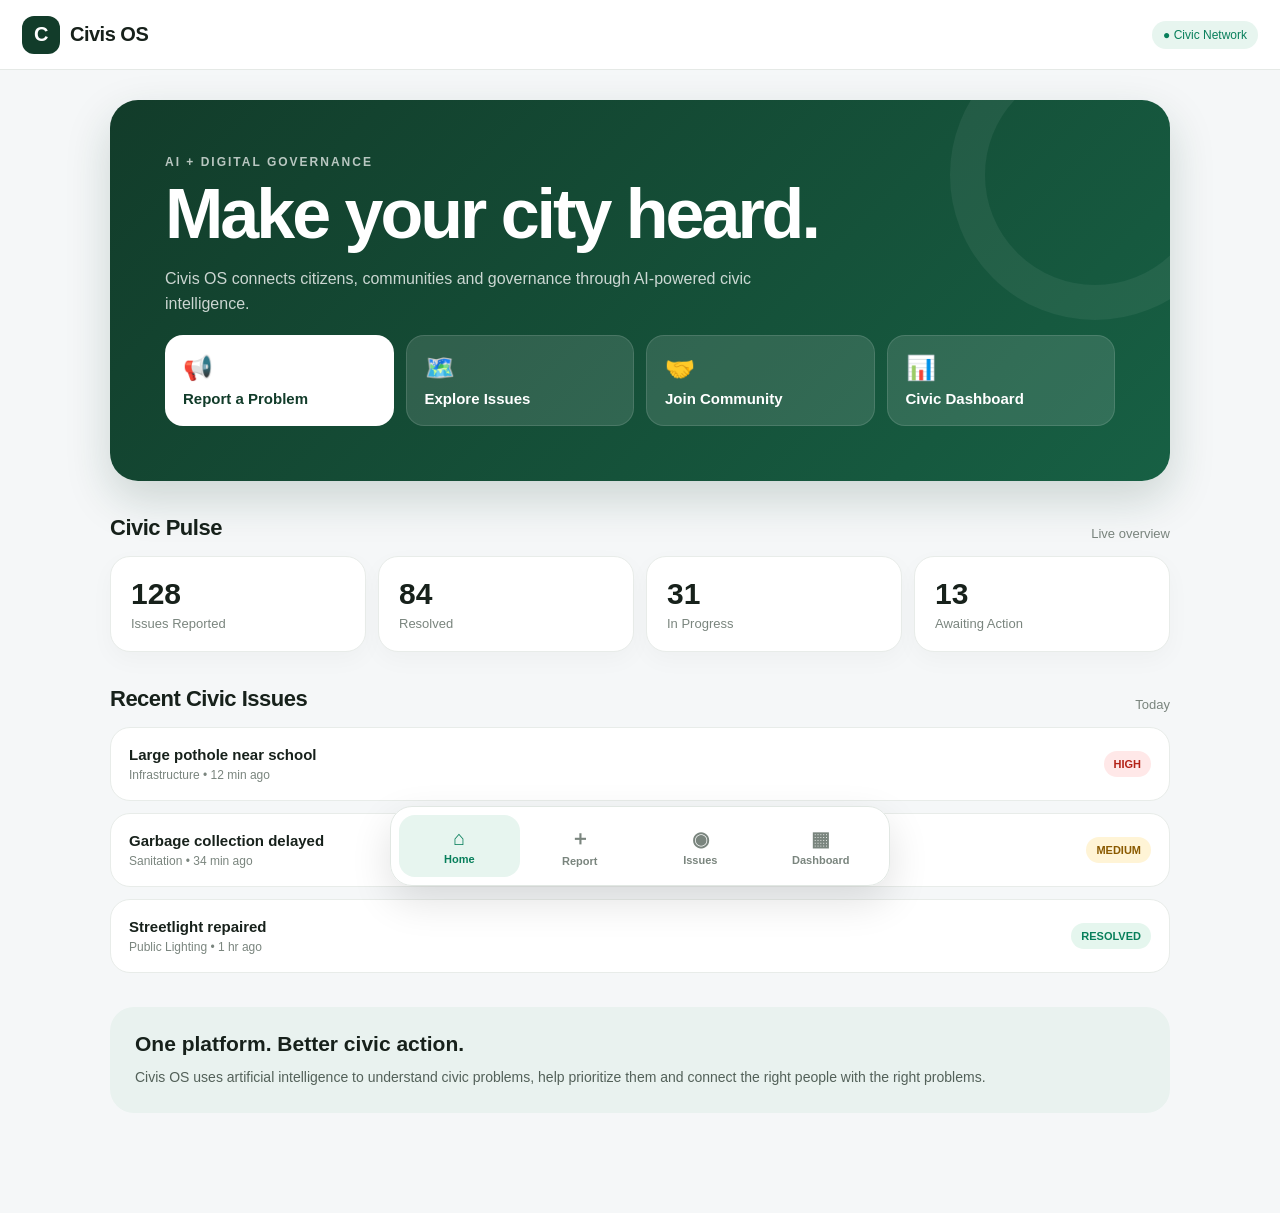
==== index.html @ 5350e6c0 "Update index.html" ====
<!DOCTYPE html>
<html lang="en">
<head>
<meta charset="UTF-8">
<meta name="viewport" content="width=device-width, initial-scale=1.0">
<title>Civis OS — Digital Civic Intelligence</title>
<style>
* {
    margin: 0;
    padding: 0;
    box-sizing: border-box;
}
body {
    font-family: -apple-system, BlinkMacSystemFont, "Segoe UI", sans-serif;
    background: #f5f7f8;
    color: #17211b;
}
/* ---------- TOP BAR ---------- */
.topbar {
    position: sticky;
    top: 0;
    z-index: 100;
    height: 70px;
    background: rgba(255,255,255,0.92);
    backdrop-filter: blur(15px);
    border-bottom: 1px solid #e5e9e6;
    display: flex;
    align-items: center;
    justify-content: space-between;
    padding: 0 22px;
}
.logo {
    display: flex;
    align-items: center;
    gap: 10px;
    font-weight: 800;
    font-size: 20px;
    letter-spacing: -0.5px;
}
.logo-mark {
    width: 38px;
    height: 38px;
    border-radius: 12px;
    background: #123c2a;
    color: white;
    display: flex;
    align-items: center;
    justify-content: center;
    font-weight: 800;
}
.status {
    font-size: 12px;
    color: #087f5b;
    background: #e7f5ef;
    padding: 7px 11px;
    border-radius: 20px;
}
/* ---------- MAIN ---------- */
main {
    max-width: 1100px;
    margin: auto;
    padding: 30px 20px 100px;
}
/* ---------- HERO ---------- */
.hero {
    background: linear-gradient(135deg, #123c2a, #176044);
    color: white;
    border-radius: 28px;
    padding: 38px 28px;
    position: relative;
    overflow: hidden;
    box-shadow: 0 18px 45px rgba(18,60,42,0.18);
}
.hero::after {
    content: "";
    position: absolute;
    width: 220px;
    height: 220px;
    border-radius: 50%;
    border: 35px solid rgba(255,255,255,0.06);
    right: -70px;
    top: -70px;
}
.eyebrow {
    font-size: 12px;
    letter-spacing: 2px;
    font-weight: 700;
    opacity: 0.7;
    margin-bottom: 12px;
}
.hero h1 {
    font-size: clamp(38px, 9vw, 70px);
    line-height: 0.95;
    letter-spacing: -3px;
    max-width: 700px;
}
.hero p {
    margin-top: 18px;
    max-width: 600px;
    line-height: 1.6;
    color: rgba(255,255,255,0.78);
}
/* ---------- ACTIONS ---------- */
.actions {
    display: grid;
    grid-template-columns: repeat(2, 1fr);
    gap: 12px;
    margin-top: 18px;
}
.action-btn {
    border: none;
    border-radius: 18px;
    padding: 18px;
    text-align: left;
    font-size: 15px;
    font-weight: 700;
    cursor: pointer;
    transition: 0.2s;
}
.action-btn:hover {
    transform: translateY(-2px);
}
.primary {
    background: white;
    color: #123c2a;
}
.secondary {
    background: rgba(255,255,255,0.12);
    color: white;
    border: 1px solid rgba(255,255,255,0.12);
}
.action-icon {
    font-size: 24px;
    display: block;
    margin-bottom: 8px;
}
/* ---------- SECTION ---------- */
.section {
    margin-top: 34px;
}
.section-header {
    display: flex;
    align-items: end;
    justify-content: space-between;
    margin-bottom: 15px;
}
.section-header h2 {
    font-size: 22px;
    letter-spacing: -0.5px;
}
.section-header span {
    font-size: 13px;
    color: #7a857e;
}
/* ---------- STATS ---------- */
.stats {
    display: grid;
    grid-template-columns: repeat(2, 1fr);
    gap: 12px;
}
.stat-card {
    background: white;
    border: 1px solid #e8ece9;
    border-radius: 20px;
    padding: 20px;
    box-shadow: 0 8px 25px rgba(0,0,0,0.03);
}
.stat-number {
    font-size: 30px;
    font-weight: 800;
}
.stat-label {
    margin-top: 5px;
    color: #7a857e;
    font-size: 13px;
}
/* ---------- CIVIC ISSUES ---------- */
.issue-list {
    display: grid;
    gap: 12px;
}
.issue-card {
    background: white;
    border: 1px solid #e8ece9;
    border-radius: 20px;
    padding: 18px;
    display: flex;
    align-items: center;
    justify-content: space-between;
    gap: 15px;
}
.issue-info h3 {
    font-size: 15px;
    margin-bottom: 5px;
}
.issue-info p {
    font-size: 12px;
    color: #7a857e;
}
.badge {
    font-size: 11px;
    font-weight: 700;
    padding: 7px 10px;
    border-radius: 20px;
    white-space: nowrap;
}
.high {
    background: #ffe8e8;
    color: #b42318;
}
.medium {
    background: #fff4d6;
    color: #8a5a00;
}
.resolved {
    background: #e5f6ee;
    color: #087f5b;
}
/* ---------- VISION ---------- */
.vision {
    background: #e9f2ef;
    border-radius: 24px;
    padding: 25px;
}
.vision h2 {
    font-size: 21px;
    margin-bottom: 10px;
}
.vision p {
    color: #536159;
    line-height: 1.6;
    font-size: 14px;
}
/* ---------- BOTTOM NAV ---------- */
.bottom-nav {
    position: fixed;
    bottom: 14px;
    left: 50%;
    transform: translateX(-50%);
    width: calc(100% - 28px);
    max-width: 500px;
    background: rgba(255,255,255,0.94);
    backdrop-filter: blur(18px);
    border: 1px solid #e1e7e3;
    border-radius: 22px;
    padding: 8px;
    display: grid;
    grid-template-columns: repeat(4, 1fr);
    box-shadow: 0 15px 40px rgba(0,0,0,0.12);
}
.nav-item {
    border: none;
    background: transparent;
    padding: 10px 4px;
    border-radius: 16px;
    color: #7a857e;
    font-size: 11px;
    font-weight: 600;
    cursor: pointer;
}
.nav-item.active {
    background: #e7f5ef;
    color: #087f5b;
}
.nav-icon {
    display: block;
    font-size: 20px;
    margin-bottom: 3px;
}
/* ---------- DESKTOP ---------- */
@media (min-width: 700px) {
    .actions {
        grid-template-columns: repeat(4, 1fr);
    }
    .stats {
        grid-template-columns: repeat(4, 1fr);
    }
    .hero {
        padding: 55px;
    }
}
</style>
</head>
<body>
<header class="topbar">
    <div class="logo">
        <div class="logo-mark">C</div>
        <span>Civis OS</span>
    </div>
    <div class="status">
        ● Civic Network
    </div>
</header>
<main>
    <!-- HERO -->
    <section class="hero">
        <div class="eyebrow">
            AI + DIGITAL GOVERNANCE
        </div>
        <h1>
            Make your city heard.
        </h1>
        <p>
            Civis OS connects citizens, communities and governance
            through AI-powered civic intelligence.
        </p>
        <div class="actions">
            <button class="action-btn primary"
                    onclick="reportProblem()">
                <span class="action-icon">📢</span>
                Report a Problem
            </button>
            <button class="action-btn secondary"
                    onclick="exploreIssues()">
                <span class="action-icon">🗺️</span>
                Explore Issues
            </button>
            <button class="action-btn secondary"
                    onclick="community()">
                <span class="action-icon">🤝</span>
                Join Community
            </button>
            <button class="action-btn secondary"
                    onclick="dashboard()">
                <span class="action-icon">📊</span>
                Civic Dashboard
            </button>
        </div>
    </section>
    <!-- CIVIC PULSE -->
    <section class="section">
        <div class="section-header">
            <h2>Civic Pulse</h2>
            <span>Live overview</span>
        </div>
        <div class="stats">
            <div class="stat-card">
                <div class="stat-number">128</div>
                <div class="stat-label">Issues Reported</div>
            </div>
            <div class="stat-card">
                <div class="stat-number">84</div>
                <div class="stat-label">Resolved</div>
            </div>
            <div class="stat-card">
                <div class="stat-number">31</div>
                <div class="stat-label">In Progress</div>
            </div>
            <div class="stat-card">
                <div class="stat-number">13</div>
                <div class="stat-label">Awaiting Action</div>
            </div>
        </div>
    </section>
    <!-- RECENT ISSUES -->
    <section class="section">
        <div class="section-header">
            <h2>Recent Civic Issues</h2>
            <span>Today</span>
        </div>
        <div class="issue-list">
            <div class="issue-card">
                <div class="issue-info">
                    <h3>Large pothole near school</h3>
                    <p>Infrastructure • 12 min ago</p>
                </div>
                <span class="badge high">
                    HIGH
                </span>
            </div>
            <div class="issue-card">
                <div class="issue-info">
                    <h3>Garbage collection delayed</h3>
                    <p>Sanitation • 34 min ago</p>
                </div>
                <span class="badge medium">
                    MEDIUM
                </span>
            </div>
            <div class="issue-card">
                <div class="issue-info">
                    <h3>Streetlight repaired</h3>
                    <p>Public Lighting • 1 hr ago</p>
                </div>
                <span class="badge resolved">
                    RESOLVED
                </span>
            </div>
        </div>
    </section>
    <!-- VISION -->
    <section class="section">
        <div class="vision">
            <h2>One platform. Better civic action.</h2>
            <p>
                Civis OS uses artificial intelligence to understand
                civic problems, help prioritize them and connect
                the right people with the right problems.
            </p>
        </div>
    </section>
</main>
<!-- BOTTOM NAV -->
<nav class="bottom-nav">
    <button class="nav-item active" onclick="goHome()">
        <span class="nav-icon">⌂</span>
        Home
    </button>
    <button class="nav-item" onclick="reportProblem()">
        <span class="nav-icon">＋</span>
        Report
    </button>
    <button class="nav-item" onclick="exploreIssues()">
        <span class="nav-icon">◉</span>
        Issues
    </button>
    <button class="nav-item" onclick="dashboard()">
        <span class="nav-icon">▦</span>
        Dashboard
    </button>
</nav>
<script>
/* ---------- NAVIGATION PLACEHOLDERS ---------- */
function goHome() {
    window.scrollTo({
        top: 0,
        behavior: "smooth"
    });
}
function reportProblem() {
    alert(
        "Civis OS Report System\n\nComing next: AI-powered civic problem reporting."
    );
}
function exploreIssues() {
    alert(
        "Civis OS Issue Explorer\n\nComing next: map-based civic issue discovery."
    );
}
function community() {
    alert(
        "Civis OS Community\n\nComing next: civic collaboration and skill matching."
    );
}
function dashboard() {
    alert(
        "Civis OS Governance Dashboard\n\nComing next: AI-powered governance analytics."
    );
}
</script>
</body>
</html>
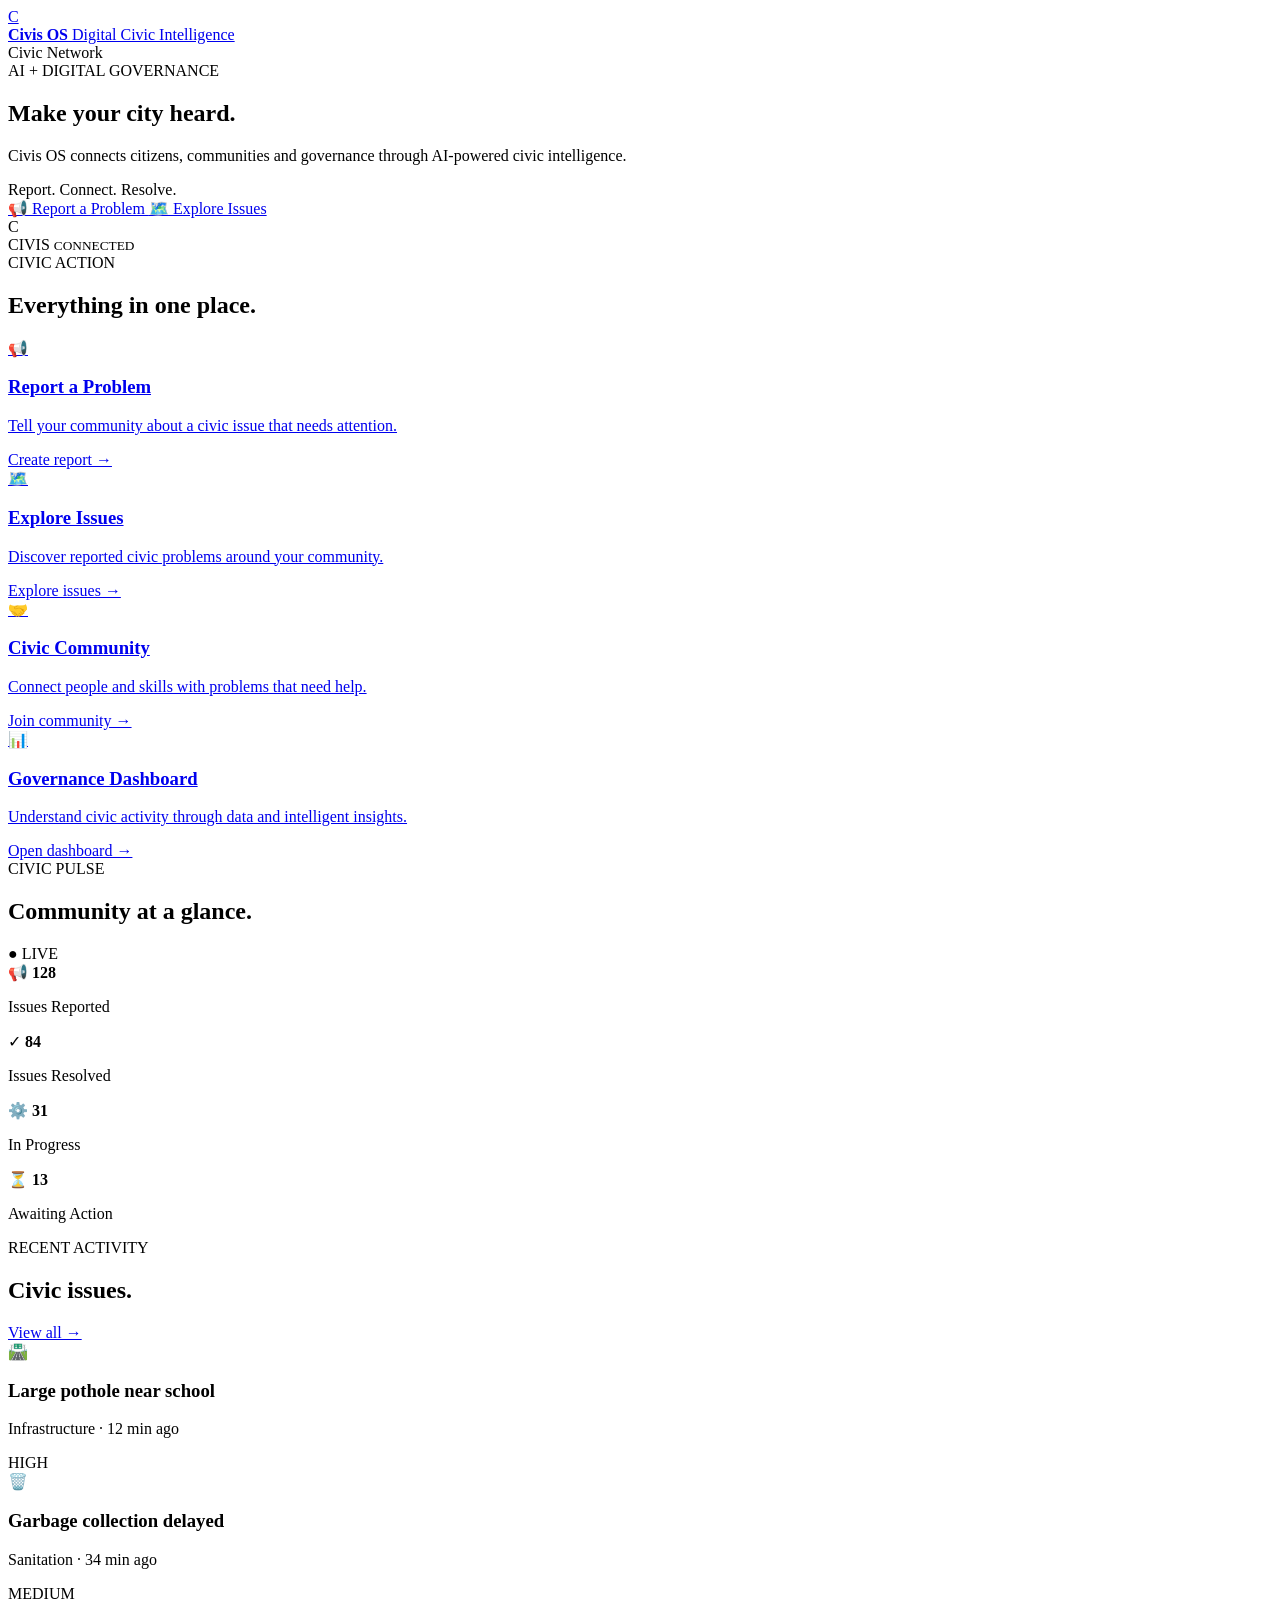
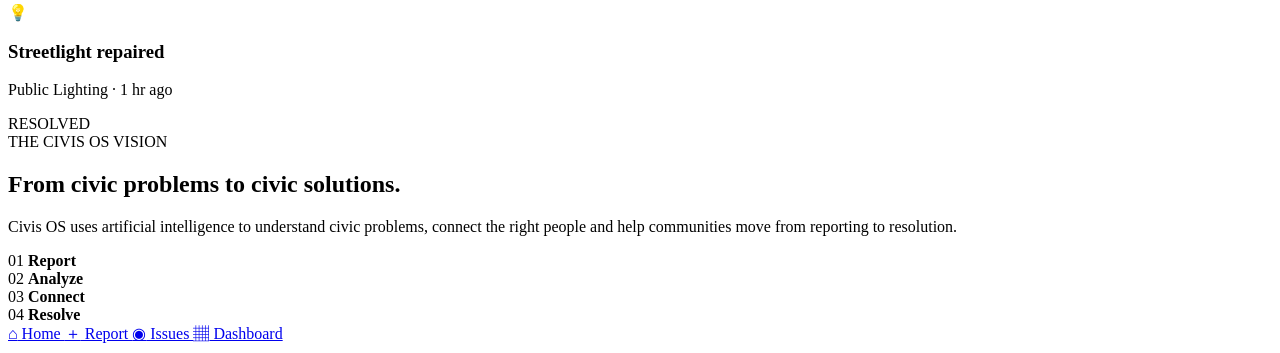
==== commit 89c67a32: "Update index.html" ====
--- a/index.html
+++ b/index.html
@@ -1,452 +1,628 @@
 <!DOCTYPE html>
 <html lang="en">
+
 <head>
-<meta charset="UTF-8">
-<meta name="viewport" content="width=device-width, initial-scale=1.0">
-<title>Civis OS — Digital Civic Intelligence</title>
-<style>
-* {
-    margin: 0;
-    padding: 0;
-    box-sizing: border-box;
-}
-body {
-    font-family: -apple-system, BlinkMacSystemFont, "Segoe UI", sans-serif;
-    background: #f5f7f8;
-    color: #17211b;
-}
-/* ---------- TOP BAR ---------- */
-.topbar {
-    position: sticky;
-    top: 0;
-    z-index: 100;
-    height: 70px;
-    background: rgba(255,255,255,0.92);
-    backdrop-filter: blur(15px);
-    border-bottom: 1px solid #e5e9e6;
-    display: flex;
-    align-items: center;
-    justify-content: space-between;
-    padding: 0 22px;
-}
-.logo {
-    display: flex;
-    align-items: center;
-    gap: 10px;
-    font-weight: 800;
-    font-size: 20px;
-    letter-spacing: -0.5px;
-}
-.logo-mark {
-    width: 38px;
-    height: 38px;
-    border-radius: 12px;
-    background: #123c2a;
-    color: white;
-    display: flex;
-    align-items: center;
-    justify-content: center;
-    font-weight: 800;
-}
-.status {
-    font-size: 12px;
-    color: #087f5b;
-    background: #e7f5ef;
-    padding: 7px 11px;
-    border-radius: 20px;
-}
-/* ---------- MAIN ---------- */
-main {
-    max-width: 1100px;
-    margin: auto;
-    padding: 30px 20px 100px;
-}
-/* ---------- HERO ---------- */
-.hero {
-    background: linear-gradient(135deg, #123c2a, #176044);
-    color: white;
-    border-radius: 28px;
-    padding: 38px 28px;
-    position: relative;
-    overflow: hidden;
-    box-shadow: 0 18px 45px rgba(18,60,42,0.18);
-}
-.hero::after {
-    content: "";
-    position: absolute;
-    width: 220px;
-    height: 220px;
-    border-radius: 50%;
-    border: 35px solid rgba(255,255,255,0.06);
-    right: -70px;
-    top: -70px;
-}
-.eyebrow {
-    font-size: 12px;
-    letter-spacing: 2px;
-    font-weight: 700;
-    opacity: 0.7;
-    margin-bottom: 12px;
-}
-.hero h1 {
-    font-size: clamp(38px, 9vw, 70px);
-    line-height: 0.95;
-    letter-spacing: -3px;
-    max-width: 700px;
-}
-.hero p {
-    margin-top: 18px;
-    max-width: 600px;
-    line-height: 1.6;
-    color: rgba(255,255,255,0.78);
-}
-/* ---------- ACTIONS ---------- */
-.actions {
-    display: grid;
-    grid-template-columns: repeat(2, 1fr);
-    gap: 12px;
-    margin-top: 18px;
-}
-.action-btn {
-    border: none;
-    border-radius: 18px;
-    padding: 18px;
-    text-align: left;
-    font-size: 15px;
-    font-weight: 700;
-    cursor: pointer;
-    transition: 0.2s;
-}
-.action-btn:hover {
-    transform: translateY(-2px);
-}
-.primary {
-    background: white;
-    color: #123c2a;
-}
-.secondary {
-    background: rgba(255,255,255,0.12);
-    color: white;
-    border: 1px solid rgba(255,255,255,0.12);
-}
-.action-icon {
-    font-size: 24px;
-    display: block;
-    margin-bottom: 8px;
-}
-/* ---------- SECTION ---------- */
-.section {
-    margin-top: 34px;
-}
-.section-header {
-    display: flex;
-    align-items: end;
-    justify-content: space-between;
-    margin-bottom: 15px;
-}
-.section-header h2 {
-    font-size: 22px;
-    letter-spacing: -0.5px;
-}
-.section-header span {
-    font-size: 13px;
-    color: #7a857e;
-}
-/* ---------- STATS ---------- */
-.stats {
-    display: grid;
-    grid-template-columns: repeat(2, 1fr);
-    gap: 12px;
-}
-.stat-card {
-    background: white;
-    border: 1px solid #e8ece9;
-    border-radius: 20px;
-    padding: 20px;
-    box-shadow: 0 8px 25px rgba(0,0,0,0.03);
-}
-.stat-number {
-    font-size: 30px;
-    font-weight: 800;
-}
-.stat-label {
-    margin-top: 5px;
-    color: #7a857e;
-    font-size: 13px;
-}
-/* ---------- CIVIC ISSUES ---------- */
-.issue-list {
-    display: grid;
-    gap: 12px;
-}
-.issue-card {
-    background: white;
-    border: 1px solid #e8ece9;
-    border-radius: 20px;
-    padding: 18px;
-    display: flex;
-    align-items: center;
-    justify-content: space-between;
-    gap: 15px;
-}
-.issue-info h3 {
-    font-size: 15px;
-    margin-bottom: 5px;
-}
-.issue-info p {
-    font-size: 12px;
-    color: #7a857e;
-}
-.badge {
-    font-size: 11px;
-    font-weight: 700;
-    padding: 7px 10px;
-    border-radius: 20px;
-    white-space: nowrap;
-}
-.high {
-    background: #ffe8e8;
-    color: #b42318;
-}
-.medium {
-    background: #fff4d6;
-    color: #8a5a00;
-}
-.resolved {
-    background: #e5f6ee;
-    color: #087f5b;
-}
-/* ---------- VISION ---------- */
-.vision {
-    background: #e9f2ef;
-    border-radius: 24px;
-    padding: 25px;
-}
-.vision h2 {
-    font-size: 21px;
-    margin-bottom: 10px;
-}
-.vision p {
-    color: #536159;
-    line-height: 1.6;
-    font-size: 14px;
-}
-/* ---------- BOTTOM NAV ---------- */
-.bottom-nav {
-    position: fixed;
-    bottom: 14px;
-    left: 50%;
-    transform: translateX(-50%);
-    width: calc(100% - 28px);
-    max-width: 500px;
-    background: rgba(255,255,255,0.94);
-    backdrop-filter: blur(18px);
-    border: 1px solid #e1e7e3;
-    border-radius: 22px;
-    padding: 8px;
-    display: grid;
-    grid-template-columns: repeat(4, 1fr);
-    box-shadow: 0 15px 40px rgba(0,0,0,0.12);
-}
-.nav-item {
-    border: none;
-    background: transparent;
-    padding: 10px 4px;
-    border-radius: 16px;
-    color: #7a857e;
-    font-size: 11px;
-    font-weight: 600;
-    cursor: pointer;
-}
-.nav-item.active {
-    background: #e7f5ef;
-    color: #087f5b;
-}
-.nav-icon {
-    display: block;
-    font-size: 20px;
-    margin-bottom: 3px;
-}
-/* ---------- DESKTOP ---------- */
-@media (min-width: 700px) {
-    .actions {
-        grid-template-columns: repeat(4, 1fr);
-    }
-    .stats {
-        grid-template-columns: repeat(4, 1fr);
-    }
-    .hero {
-        padding: 55px;
-    }
-}
-</style>
+
+    <meta charset="UTF-8">
+
+    <meta
+        name="viewport"
+        content="width=device-width, initial-scale=1.0"
+    >
+
+    <title>Civis OS — Report. Connect. Resolve.</title>
+
+    <link
+        rel="stylesheet"
+        href="style.css"
+    >
+
 </head>
+
+
 <body>
-<header class="topbar">
-    <div class="logo">
-        <div class="logo-mark">C</div>
-        <span>Civis OS</span>
-    </div>
-    <div class="status">
-        ● Civic Network
-    </div>
-</header>
-<main>
-    <!-- HERO -->
-    <section class="hero">
-        <div class="eyebrow">
-            AI + DIGITAL GOVERNANCE
+
+    <!-- =========================
+         TOP NAVIGATION
+    ========================== -->
+
+    <header class="topbar">
+
+        <a href="index.html" class="brand">
+
+            <div class="brand-logo">
+                C
+            </div>
+
+            <div class="brand-text">
+                <strong>Civis OS</strong>
+                <span>Digital Civic Intelligence</span>
+            </div>
+
+        </a>
+
+
+        <div class="network-status">
+
+            <span class="status-dot"></span>
+
+            Civic Network
+
         </div>
-        <h1>
-            Make your city heard.
-        </h1>
-        <p>
-            Civis OS connects citizens, communities and governance
-            through AI-powered civic intelligence.
-        </p>
-        <div class="actions">
-            <button class="action-btn primary"
-                    onclick="reportProblem()">
-                <span class="action-icon">📢</span>
-                Report a Problem
-            </button>
-            <button class="action-btn secondary"
-                    onclick="exploreIssues()">
-                <span class="action-icon">🗺️</span>
-                Explore Issues
-            </button>
-            <button class="action-btn secondary"
-                    onclick="community()">
-                <span class="action-icon">🤝</span>
-                Join Community
-            </button>
-            <button class="action-btn secondary"
-                    onclick="dashboard()">
-                <span class="action-icon">📊</span>
-                Civic Dashboard
-            </button>
-        </div>
-    </section>
-    <!-- CIVIC PULSE -->
-    <section class="section">
-        <div class="section-header">
-            <h2>Civic Pulse</h2>
-            <span>Live overview</span>
-        </div>
-        <div class="stats">
-            <div class="stat-card">
-                <div class="stat-number">128</div>
-                <div class="stat-label">Issues Reported</div>
-            </div>
-            <div class="stat-card">
-                <div class="stat-number">84</div>
-                <div class="stat-label">Resolved</div>
-            </div>
-            <div class="stat-card">
-                <div class="stat-number">31</div>
-                <div class="stat-label">In Progress</div>
-            </div>
-            <div class="stat-card">
-                <div class="stat-number">13</div>
-                <div class="stat-label">Awaiting Action</div>
-            </div>
-        </div>
-    </section>
-    <!-- RECENT ISSUES -->
-    <section class="section">
-        <div class="section-header">
-            <h2>Recent Civic Issues</h2>
-            <span>Today</span>
-        </div>
-        <div class="issue-list">
-            <div class="issue-card">
-                <div class="issue-info">
-                    <h3>Large pothole near school</h3>
-                    <p>Infrastructure • 12 min ago</p>
-                </div>
-                <span class="badge high">
-                    HIGH
+
+    </header>
+
+
+
+    <!-- =========================
+         MAIN CONTENT
+    ========================== -->
+
+    <main>
+
+
+        <!-- HERO -->
+
+        <section class="hero">
+
+            <div class="hero-content">
+
+                <div class="eyebrow">
+                    AI + DIGITAL GOVERNANCE
+                </div>
+
+
+                <h1>
+                    Make your city heard.
+                </h1>
+
+
+                <p class="hero-description">
+
+                    Civis OS connects citizens, communities
+                    and governance through AI-powered civic
+                    intelligence.
+
+                </p>
+
+
+                <div class="hero-motto">
+
+                    <span>Report.</span>
+                    <span>Connect.</span>
+                    <span>Resolve.</span>
+
+                </div>
+
+
+                <div class="hero-actions">
+
+                    <a
+                        href="pages/report.html"
+                        class="btn btn-primary"
+                    >
+                        📢 Report a Problem
+                    </a>
+
+
+                    <a
+                        href="pages/issues.html"
+                        class="btn btn-secondary"
+                    >
+                        🗺️ Explore Issues
+                    </a>
+
+                </div>
+
+            </div>
+
+
+            <div class="hero-visual">
+
+                <div class="orbit orbit-one"></div>
+
+                <div class="orbit orbit-two"></div>
+
+                <div class="civic-core">
+
+                    <div class="core-icon">
+                        C
+                    </div>
+
+                    <span>
+                        CIVIS
+                    </span>
+
+                    <small>
+                        CONNECTED
+                    </small>
+
+                </div>
+
+            </div>
+
+        </section>
+
+
+
+        <!-- QUICK ACTIONS -->
+
+        <section class="section">
+
+            <div class="section-heading">
+
+                <div>
+
+                    <span class="section-label">
+                        CIVIC ACTION
+                    </span>
+
+                    <h2>
+                        Everything in one place.
+                    </h2>
+
+                </div>
+
+            </div>
+
+
+            <div class="action-grid">
+
+
+                <a
+                    href="pages/report.html"
+                    class="action-card"
+                >
+
+                    <div class="card-icon">
+                        📢
+                    </div>
+
+                    <h3>
+                        Report a Problem
+                    </h3>
+
+                    <p>
+                        Tell your community about a
+                        civic issue that needs attention.
+                    </p>
+
+                    <span class="card-link">
+                        Create report →
+                    </span>
+
+                </a>
+
+
+
+                <a
+                    href="pages/issues.html"
+                    class="action-card"
+                >
+
+                    <div class="card-icon">
+                        🗺️
+                    </div>
+
+                    <h3>
+                        Explore Issues
+                    </h3>
+
+                    <p>
+                        Discover reported civic problems
+                        around your community.
+                    </p>
+
+                    <span class="card-link">
+                        Explore issues →
+                    </span>
+
+                </a>
+
+
+
+                <a
+                    href="pages/community.html"
+                    class="action-card"
+                >
+
+                    <div class="card-icon">
+                        🤝
+                    </div>
+
+                    <h3>
+                        Civic Community
+                    </h3>
+
+                    <p>
+                        Connect people and skills with
+                        problems that need help.
+                    </p>
+
+                    <span class="card-link">
+                        Join community →
+                    </span>
+
+                </a>
+
+
+
+                <a
+                    href="pages/dashboard.html"
+                    class="action-card"
+                >
+
+                    <div class="card-icon">
+                        📊
+                    </div>
+
+                    <h3>
+                        Governance Dashboard
+                    </h3>
+
+                    <p>
+                        Understand civic activity through
+                        data and intelligent insights.
+                    </p>
+
+                    <span class="card-link">
+                        Open dashboard →
+                    </span>
+
+                </a>
+
+            </div>
+
+        </section>
+
+
+
+        <!-- CIVIC PULSE -->
+
+        <section class="section">
+
+            <div class="section-heading">
+
+                <div>
+
+                    <span class="section-label">
+                        CIVIC PULSE
+                    </span>
+
+                    <h2>
+                        Community at a glance.
+                    </h2>
+
+                </div>
+
+                <span class="live-label">
+                    ● LIVE
                 </span>
-            </div>
-            <div class="issue-card">
-                <div class="issue-info">
-                    <h3>Garbage collection delayed</h3>
-                    <p>Sanitation • 34 min ago</p>
-                </div>
-                <span class="badge medium">
-                    MEDIUM
+
+            </div>
+
+
+            <div class="stats-grid">
+
+
+                <div class="stat-card">
+
+                    <span class="stat-icon">
+                        📢
+                    </span>
+
+                    <strong>
+                        128
+                    </strong>
+
+                    <p>
+                        Issues Reported
+                    </p>
+
+                </div>
+
+
+
+                <div class="stat-card">
+
+                    <span class="stat-icon">
+                        ✓
+                    </span>
+
+                    <strong>
+                        84
+                    </strong>
+
+                    <p>
+                        Issues Resolved
+                    </p>
+
+                </div>
+
+
+
+                <div class="stat-card">
+
+                    <span class="stat-icon">
+                        ⚙️
+                    </span>
+
+                    <strong>
+                        31
+                    </strong>
+
+                    <p>
+                        In Progress
+                    </p>
+
+                </div>
+
+
+
+                <div class="stat-card">
+
+                    <span class="stat-icon">
+                        ⏳
+                    </span>
+
+                    <strong>
+                        13
+                    </strong>
+
+                    <p>
+                        Awaiting Action
+                    </p>
+
+                </div>
+
+            </div>
+
+        </section>
+
+
+
+        <!-- RECENT ISSUES -->
+
+        <section class="section">
+
+            <div class="section-heading">
+
+                <div>
+
+                    <span class="section-label">
+                        RECENT ACTIVITY
+                    </span>
+
+                    <h2>
+                        Civic issues.
+                    </h2>
+
+                </div>
+
+                <a
+                    href="pages/issues.html"
+                    class="view-all"
+                >
+                    View all →
+                </a>
+
+            </div>
+
+
+            <div class="issue-list">
+
+
+                <div class="issue-card">
+
+                    <div class="issue-left">
+
+                        <div class="issue-icon road">
+                            🛣️
+                        </div>
+
+                        <div>
+
+                            <h3>
+                                Large pothole near school
+                            </h3>
+
+                            <p>
+                                Infrastructure · 12 min ago
+                            </p>
+
+                        </div>
+
+                    </div>
+
+                    <span class="priority high">
+                        HIGH
+                    </span>
+
+                </div>
+
+
+
+                <div class="issue-card">
+
+                    <div class="issue-left">
+
+                        <div class="issue-icon garbage">
+                            🗑️
+                        </div>
+
+                        <div>
+
+                            <h3>
+                                Garbage collection delayed
+                            </h3>
+
+                            <p>
+                                Sanitation · 34 min ago
+                            </p>
+
+                        </div>
+
+                    </div>
+
+                    <span class="priority medium">
+                        MEDIUM
+                    </span>
+
+                </div>
+
+
+
+                <div class="issue-card">
+
+                    <div class="issue-left">
+
+                        <div class="issue-icon light">
+                            💡
+                        </div>
+
+                        <div>
+
+                            <h3>
+                                Streetlight repaired
+                            </h3>
+
+                            <p>
+                                Public Lighting · 1 hr ago
+                            </p>
+
+                        </div>
+
+                    </div>
+
+                    <span class="priority resolved">
+                        RESOLVED
+                    </span>
+
+                </div>
+
+            </div>
+
+        </section>
+
+
+
+        <!-- VISION -->
+
+        <section class="vision-section">
+
+            <div class="vision-content">
+
+                <span class="section-label">
+                    THE CIVIS OS VISION
                 </span>
-            </div>
-            <div class="issue-card">
-                <div class="issue-info">
-                    <h3>Streetlight repaired</h3>
-                    <p>Public Lighting • 1 hr ago</p>
-                </div>
-                <span class="badge resolved">
-                    RESOLVED
-                </span>
-            </div>
-        </div>
-    </section>
-    <!-- VISION -->
-    <section class="section">
-        <div class="vision">
-            <h2>One platform. Better civic action.</h2>
-            <p>
-                Civis OS uses artificial intelligence to understand
-                civic problems, help prioritize them and connect
-                the right people with the right problems.
-            </p>
-        </div>
-    </section>
-</main>
-<!-- BOTTOM NAV -->
-<nav class="bottom-nav">
-    <button class="nav-item active" onclick="goHome()">
-        <span class="nav-icon">⌂</span>
-        Home
-    </button>
-    <button class="nav-item" onclick="reportProblem()">
-        <span class="nav-icon">＋</span>
-        Report
-    </button>
-    <button class="nav-item" onclick="exploreIssues()">
-        <span class="nav-icon">◉</span>
-        Issues
-    </button>
-    <button class="nav-item" onclick="dashboard()">
-        <span class="nav-icon">▦</span>
-        Dashboard
-    </button>
-</nav>
-<script>
-/* ---------- NAVIGATION PLACEHOLDERS ---------- */
-function goHome() {
-    window.scrollTo({
-        top: 0,
-        behavior: "smooth"
-    });
-}
-function reportProblem() {
-    alert(
-        "Civis OS Report System\n\nComing next: AI-powered civic problem reporting."
-    );
-}
-function exploreIssues() {
-    alert(
-        "Civis OS Issue Explorer\n\nComing next: map-based civic issue discovery."
-    );
-}
-function community() {
-    alert(
-        "Civis OS Community\n\nComing next: civic collaboration and skill matching."
-    );
-}
-function dashboard() {
-    alert(
-        "Civis OS Governance Dashboard\n\nComing next: AI-powered governance analytics."
-    );
-}
-</script>
+
+                <h2>
+                    From civic problems
+                    to civic solutions.
+                </h2>
+
+                <p>
+
+                    Civis OS uses artificial intelligence
+                    to understand civic problems, connect
+                    the right people and help communities
+                    move from reporting to resolution.
+
+                </p>
+
+            </div>
+
+
+            <div class="vision-flow">
+
+                <div>
+                    <span>01</span>
+                    <strong>Report</strong>
+                </div>
+
+                <div class="flow-line"></div>
+
+                <div>
+                    <span>02</span>
+                    <strong>Analyze</strong>
+                </div>
+
+                <div class="flow-line"></div>
+
+                <div>
+                    <span>03</span>
+                    <strong>Connect</strong>
+                </div>
+
+                <div class="flow-line"></div>
+
+                <div>
+                    <span>04</span>
+                    <strong>Resolve</strong>
+                </div>
+
+            </div>
+
+        </section>
+
+    </main>
+
+
+
+    <!-- =========================
+         BOTTOM NAVIGATION
+    ========================== -->
+
+    <nav class="bottom-nav">
+
+        <a
+            href="index.html"
+            class="nav-item active"
+        >
+
+            <span>⌂</span>
+            Home
+
+        </a>
+
+
+        <a
+            href="pages/report.html"
+            class="nav-item"
+        >
+
+            <span>＋</span>
+            Report
+
+        </a>
+
+
+        <a
+            href="pages/issues.html"
+            class="nav-item"
+        >
+
+            <span>◉</span>
+            Issues
+
+        </a>
+
+
+        <a
+            href="pages/dashboard.html"
+            class="nav-item"
+        >
+
+            <span>▦</span>
+            Dashboard
+
+        </a>
+
+    </nav>
+
+
+    <script src="script.js"></script>
+
 </body>
+
 </html>
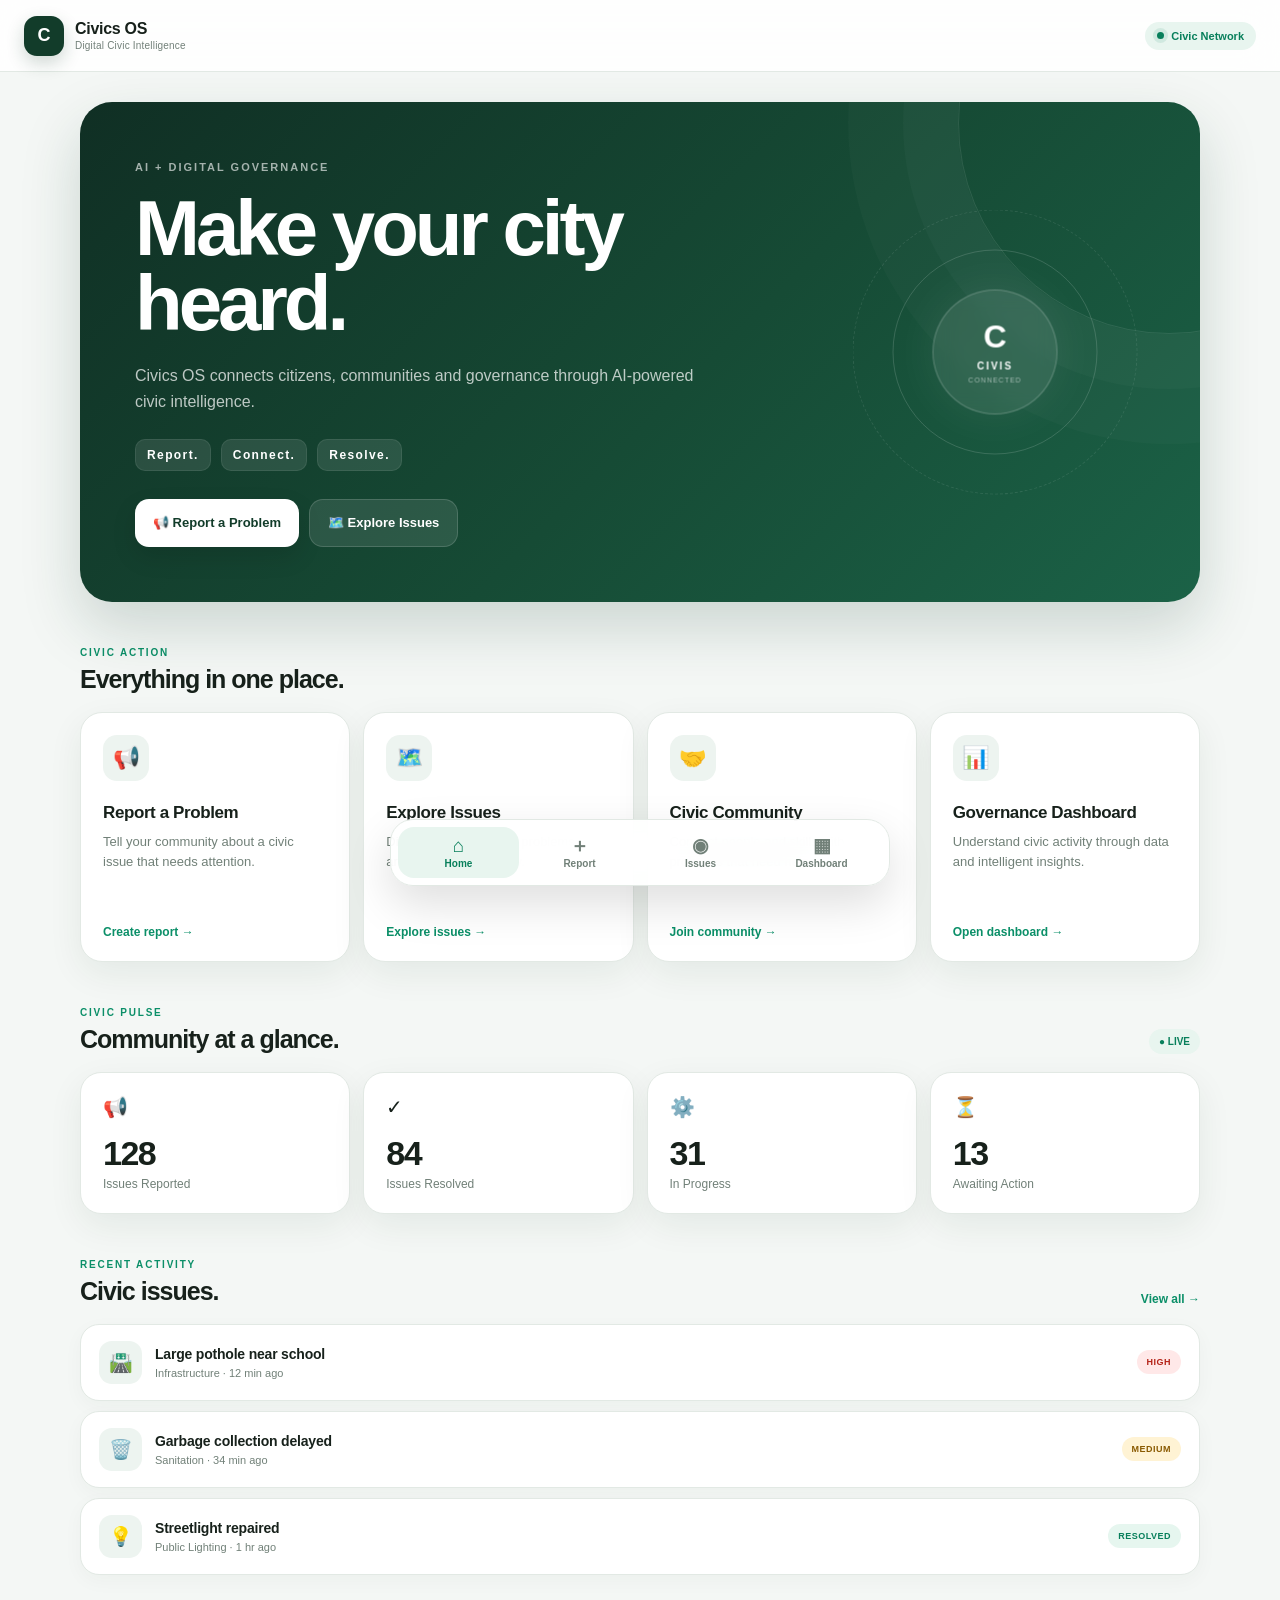
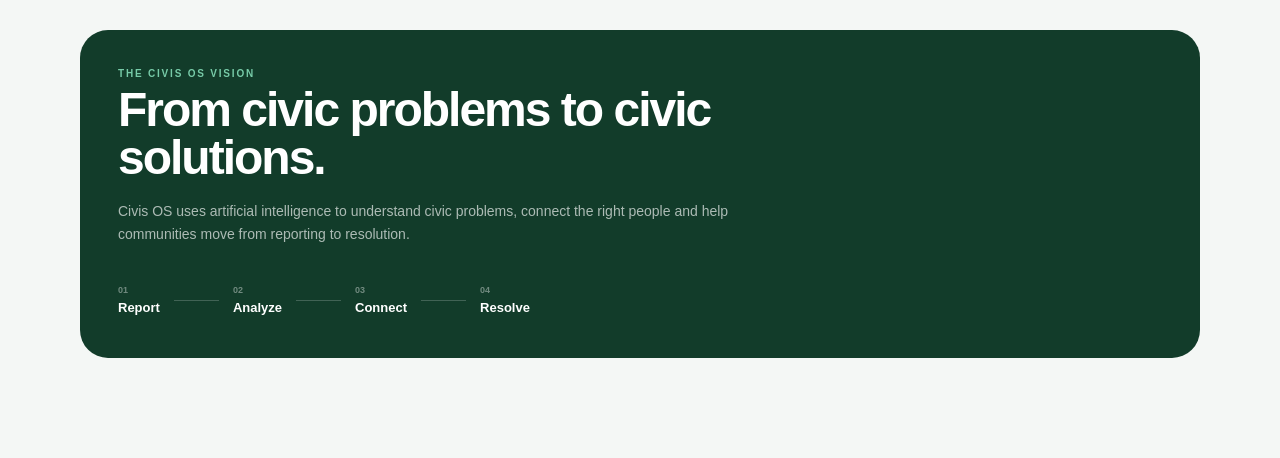
==== commit a8f41b53: "Update index.html" ====
--- a/index.html
+++ b/index.html
@@ -10,7 +10,7 @@
         content="width=device-width, initial-scale=1.0"
     >
 
-    <title>Civis OS — Report. Connect. Resolve.</title>
+    <title>Civics OS — Report. Connect. Resolve.</title>
 
     <link
         rel="stylesheet"
@@ -35,7 +35,7 @@
             </div>
 
             <div class="brand-text">
-                <strong>Civis OS</strong>
+                <strong>Civics OS</strong>
                 <span>Digital Civic Intelligence</span>
             </div>
 
@@ -79,7 +79,7 @@
 
                 <p class="hero-description">
 
-                    Civis OS connects citizens, communities
+                    Civics OS connects citizens, communities
                     and governance through AI-powered civic
                     intelligence.
 
--- a/style.css
+++ b/style.css
@@ -0,0 +1,1191 @@
+/* =========================================
+   CIVIS OS — GLOBAL STYLES
+   ========================================= */
+
+:root {
+    --bg: #f4f7f5;
+    --surface: #ffffff;
+    --surface-soft: #edf4f0;
+
+    --primary: #123c2a;
+    --primary-light: #1b6348;
+    --accent: #0b8f68;
+
+    --text: #17211b;
+    --muted: #718078;
+
+    --border: #e2e9e4;
+
+    --danger: #b42318;
+    --warning: #8a5a00;
+    --success: #087f5b;
+
+    --shadow: 0 12px 35px rgba(20, 50, 35, 0.07);
+}
+
+
+/* =========================================
+   RESET
+   ========================================= */
+
+* {
+    margin: 0;
+    padding: 0;
+    box-sizing: border-box;
+}
+
+
+html {
+    scroll-behavior: smooth;
+}
+
+
+body {
+    font-family:
+        -apple-system,
+        BlinkMacSystemFont,
+        "Segoe UI",
+        Roboto,
+        Arial,
+        sans-serif;
+
+    background: var(--bg);
+    color: var(--text);
+
+    min-height: 100vh;
+
+    padding-bottom: 100px;
+}
+
+
+a {
+    color: inherit;
+    text-decoration: none;
+}
+
+
+button {
+    font-family: inherit;
+}
+
+
+/* =========================================
+   TOP BAR
+   ========================================= */
+
+.topbar {
+    position: sticky;
+    top: 0;
+    z-index: 1000;
+
+    width: 100%;
+    height: 72px;
+
+    padding: 0 24px;
+
+    display: flex;
+    align-items: center;
+    justify-content: space-between;
+
+    background: rgba(255, 255, 255, 0.88);
+
+    backdrop-filter: blur(18px);
+    -webkit-backdrop-filter: blur(18px);
+
+    border-bottom: 1px solid var(--border);
+}
+
+
+.brand {
+    display: flex;
+    align-items: center;
+    gap: 11px;
+}
+
+
+.brand-logo {
+    width: 40px;
+    height: 40px;
+
+    border-radius: 13px;
+
+    display: flex;
+    align-items: center;
+    justify-content: center;
+
+    background: var(--primary);
+    color: white;
+
+    font-size: 18px;
+    font-weight: 800;
+
+    box-shadow:
+        0 7px 18px rgba(18, 60, 42, 0.20);
+}
+
+
+.brand-text {
+    display: flex;
+    flex-direction: column;
+}
+
+
+.brand-text strong {
+    font-size: 16px;
+    letter-spacing: -0.3px;
+}
+
+
+.brand-text span {
+    margin-top: 2px;
+
+    font-size: 10px;
+    color: var(--muted);
+
+    letter-spacing: 0.2px;
+}
+
+
+.network-status {
+    display: flex;
+    align-items: center;
+    gap: 7px;
+
+    padding: 8px 12px;
+
+    background: #e8f5ef;
+
+    color: var(--success);
+
+    border-radius: 30px;
+
+    font-size: 11px;
+    font-weight: 700;
+}
+
+
+.status-dot {
+    width: 7px;
+    height: 7px;
+
+    border-radius: 50%;
+
+    background: var(--success);
+
+    box-shadow:
+        0 0 0 4px rgba(8, 127, 91, 0.10);
+}
+
+
+/* =========================================
+   MAIN
+   ========================================= */
+
+main {
+    width: min(1120px, calc(100% - 32px));
+
+    margin: 0 auto;
+
+    padding-top: 30px;
+}
+
+
+/* =========================================
+   HERO
+   ========================================= */
+
+.hero {
+    position: relative;
+
+    min-height: 470px;
+
+    padding: 55px;
+
+    display: flex;
+    align-items: center;
+    justify-content: space-between;
+
+    overflow: hidden;
+
+    border-radius: 32px;
+
+    background:
+        linear-gradient(
+            135deg,
+            #102f24 0%,
+            #164b35 55%,
+            #1b6247 100%
+        );
+
+    color: white;
+
+    box-shadow:
+        0 25px 60px rgba(18, 60, 42, 0.18);
+}
+
+
+.hero::before {
+    content: "";
+
+    position: absolute;
+
+    width: 420px;
+    height: 420px;
+
+    border-radius: 50%;
+
+    right: -180px;
+    top: -190px;
+
+    border: 1px solid rgba(255,255,255,0.10);
+
+    box-shadow:
+        0 0 0 55px rgba(255,255,255,0.025),
+        0 0 0 110px rgba(255,255,255,0.018);
+}
+
+
+.hero-content {
+    position: relative;
+    z-index: 2;
+
+    max-width: 650px;
+}
+
+
+.eyebrow {
+    display: inline-block;
+
+    margin-bottom: 18px;
+
+    font-size: 11px;
+    font-weight: 800;
+
+    letter-spacing: 2px;
+
+    color: rgba(255,255,255,0.62);
+}
+
+
+.hero h1 {
+    max-width: 650px;
+
+    font-size: clamp(45px, 7vw, 78px);
+
+    line-height: 0.96;
+
+    letter-spacing: -4px;
+}
+
+
+.hero-description {
+    max-width: 590px;
+
+    margin-top: 22px;
+
+    font-size: 16px;
+    line-height: 1.65;
+
+    color: rgba(255,255,255,0.72);
+}
+
+
+.hero-motto {
+    display: flex;
+    gap: 10px;
+
+    margin-top: 23px;
+
+    font-size: 12px;
+    font-weight: 800;
+
+    letter-spacing: 1.4px;
+}
+
+
+.hero-motto span {
+    padding: 8px 11px;
+
+    border-radius: 10px;
+
+    background: rgba(255,255,255,0.10);
+
+    border: 1px solid rgba(255,255,255,0.08);
+}
+
+
+.hero-actions {
+    display: flex;
+    gap: 10px;
+
+    margin-top: 28px;
+
+    flex-wrap: wrap;
+}
+
+
+/* =========================================
+   BUTTONS
+   ========================================= */
+
+.btn {
+    min-height: 48px;
+
+    padding: 0 18px;
+
+    display: inline-flex;
+    align-items: center;
+    justify-content: center;
+
+    border-radius: 14px;
+
+    font-size: 13px;
+    font-weight: 750;
+
+    transition:
+        transform 0.2s ease,
+        box-shadow 0.2s ease,
+        background 0.2s ease;
+}
+
+
+.btn:hover {
+    transform: translateY(-2px);
+}
+
+
+.btn-primary {
+    background: white;
+    color: var(--primary);
+
+    box-shadow:
+        0 10px 25px rgba(0,0,0,0.12);
+}
+
+
+.btn-secondary {
+    color: white;
+
+    background: rgba(255,255,255,0.10);
+
+    border: 1px solid rgba(255,255,255,0.15);
+}
+
+
+.btn-secondary:hover {
+    background: rgba(255,255,255,0.16);
+}
+
+
+/* =========================================
+   HERO VISUAL
+   ========================================= */
+
+.hero-visual {
+    position: relative;
+
+    width: 300px;
+    height: 300px;
+
+    flex-shrink: 0;
+}
+
+
+.civic-core {
+    position: absolute;
+
+    left: 50%;
+    top: 50%;
+
+    transform: translate(-50%, -50%);
+
+    width: 125px;
+    height: 125px;
+
+    border-radius: 50%;
+
+    display: flex;
+    align-items: center;
+    justify-content: center;
+    flex-direction: column;
+
+    background: rgba(255,255,255,0.10);
+
+    border: 1px solid rgba(255,255,255,0.22);
+
+    backdrop-filter: blur(10px);
+
+    box-shadow:
+        0 0 50px rgba(255,255,255,0.08);
+}
+
+
+.core-icon {
+    font-size: 32px;
+    font-weight: 900;
+
+    line-height: 1;
+}
+
+
+.civic-core span {
+    margin-top: 8px;
+
+    font-size: 10px;
+    font-weight: 800;
+
+    letter-spacing: 2px;
+}
+
+
+.civic-core small {
+    margin-top: 5px;
+
+    font-size: 7px;
+
+    letter-spacing: 1px;
+
+    color: rgba(255,255,255,0.55);
+}
+
+
+.orbit {
+    position: absolute;
+
+    left: 50%;
+    top: 50%;
+
+    transform: translate(-50%, -50%);
+
+    border-radius: 50%;
+
+    border: 1px solid rgba(255,255,255,0.15);
+}
+
+
+.orbit-one {
+    width: 205px;
+    height: 205px;
+}
+
+
+.orbit-two {
+    width: 285px;
+    height: 285px;
+
+    border-style: dashed;
+
+    opacity: 0.65;
+}
+
+
+/* =========================================
+   SECTIONS
+   ========================================= */
+
+.section {
+    margin-top: 45px;
+}
+
+
+.section-heading {
+    display: flex;
+    align-items: flex-end;
+    justify-content: space-between;
+
+    gap: 20px;
+
+    margin-bottom: 18px;
+}
+
+
+.section-label {
+    display: block;
+
+    margin-bottom: 7px;
+
+    font-size: 10px;
+    font-weight: 800;
+
+    letter-spacing: 1.8px;
+
+    color: var(--accent);
+}
+
+
+.section-heading h2 {
+    font-size: 25px;
+
+    letter-spacing: -1px;
+}
+
+
+.live-label {
+    padding: 7px 10px;
+
+    border-radius: 20px;
+
+    background: #e8f5ef;
+
+    color: var(--success);
+
+    font-size: 10px;
+    font-weight: 800;
+}
+
+
+.view-all {
+    font-size: 12px;
+
+    color: var(--accent);
+
+    font-weight: 700;
+}
+
+
+/* =========================================
+   ACTION CARDS
+   ========================================= */
+
+.action-grid {
+    display: grid;
+
+    grid-template-columns:
+        repeat(4, minmax(0, 1fr));
+
+    gap: 13px;
+}
+
+
+.action-card {
+    min-height: 250px;
+
+    padding: 22px;
+
+    display: flex;
+    flex-direction: column;
+
+    background: var(--surface);
+
+    border: 1px solid var(--border);
+
+    border-radius: 22px;
+
+    box-shadow: var(--shadow);
+
+    transition:
+        transform 0.2s ease,
+        box-shadow 0.2s ease,
+        border-color 0.2s ease;
+}
+
+
+.action-card:hover {
+    transform: translateY(-5px);
+
+    border-color: #cddbd3;
+
+    box-shadow:
+        0 20px 40px rgba(20,50,35,0.10);
+}
+
+
+.card-icon {
+    width: 46px;
+    height: 46px;
+
+    display: flex;
+    align-items: center;
+    justify-content: center;
+
+    border-radius: 14px;
+
+    background: var(--surface-soft);
+
+    font-size: 22px;
+}
+
+
+.action-card h3 {
+    margin-top: 22px;
+
+    font-size: 17px;
+
+    letter-spacing: -0.4px;
+}
+
+
+.action-card p {
+    margin-top: 9px;
+
+    color: var(--muted);
+
+    font-size: 13px;
+
+    line-height: 1.6;
+}
+
+
+.card-link {
+    margin-top: auto;
+
+    padding-top: 18px;
+
+    color: var(--accent);
+
+    font-size: 12px;
+
+    font-weight: 800;
+}
+
+
+/* =========================================
+   STATS
+   ========================================= */
+
+.stats-grid {
+    display: grid;
+
+    grid-template-columns:
+        repeat(4, minmax(0, 1fr));
+
+    gap: 13px;
+}
+
+
+.stat-card {
+    padding: 22px;
+
+    background: var(--surface);
+
+    border: 1px solid var(--border);
+
+    border-radius: 21px;
+
+    box-shadow: var(--shadow);
+}
+
+
+.stat-icon {
+    display: block;
+
+    margin-bottom: 15px;
+
+    font-size: 20px;
+}
+
+
+.stat-card strong {
+    display: block;
+
+    font-size: 34px;
+
+    letter-spacing: -1.5px;
+}
+
+
+.stat-card p {
+    margin-top: 4px;
+
+    color: var(--muted);
+
+    font-size: 12px;
+}
+
+
+/* =========================================
+   ISSUE LIST
+   ========================================= */
+
+.issue-list {
+    display: grid;
+
+    gap: 10px;
+}
+
+
+.issue-card {
+    padding: 16px 18px;
+
+    display: flex;
+    align-items: center;
+    justify-content: space-between;
+
+    gap: 15px;
+
+    background: var(--surface);
+
+    border: 1px solid var(--border);
+
+    border-radius: 19px;
+
+    box-shadow: 0 6px 20px rgba(20,50,35,0.035);
+}
+
+
+.issue-left {
+    display: flex;
+    align-items: center;
+
+    gap: 13px;
+
+    min-width: 0;
+}
+
+
+.issue-icon {
+    width: 43px;
+    height: 43px;
+
+    flex-shrink: 0;
+
+    display: flex;
+    align-items: center;
+    justify-content: center;
+
+    border-radius: 13px;
+
+    background: var(--surface-soft);
+
+    font-size: 19px;
+}
+
+
+.issue-card h3 {
+    font-size: 14px;
+
+    letter-spacing: -0.2px;
+}
+
+
+.issue-card p {
+    margin-top: 5px;
+
+    color: var(--muted);
+
+    font-size: 11px;
+}
+
+
+.priority {
+    padding: 7px 10px;
+
+    border-radius: 20px;
+
+    font-size: 9px;
+
+    font-weight: 900;
+
+    letter-spacing: 0.5px;
+
+    white-space: nowrap;
+}
+
+
+.priority.high {
+    background: #ffe8e8;
+    color: var(--danger);
+}
+
+
+.priority.medium {
+    background: #fff3d4;
+    color: var(--warning);
+}
+
+
+.priority.resolved {
+    background: #e6f6ef;
+    color: var(--success);
+}
+
+
+/* =========================================
+   VISION
+   ========================================= */
+
+.vision-section {
+    margin-top: 55px;
+
+    padding: 38px;
+
+    border-radius: 28px;
+
+    background: var(--primary);
+
+    color: white;
+
+    overflow: hidden;
+}
+
+
+.vision-content {
+    max-width: 700px;
+}
+
+
+.vision-content .section-label {
+    color: #77cba8;
+}
+
+
+.vision-content h2 {
+    font-size: clamp(30px, 5vw, 48px);
+
+    line-height: 1;
+
+    letter-spacing: -2px;
+}
+
+
+.vision-content p {
+    margin-top: 18px;
+
+    max-width: 650px;
+
+    color: rgba(255,255,255,0.65);
+
+    line-height: 1.7;
+
+    font-size: 14px;
+}
+
+
+.vision-flow {
+    margin-top: 38px;
+
+    display: flex;
+    align-items: center;
+
+    gap: 14px;
+
+    overflow-x: auto;
+
+    padding-bottom: 5px;
+}
+
+
+.vision-flow > div:not(.flow-line) {
+    flex-shrink: 0;
+
+    display: flex;
+    flex-direction: column;
+
+    gap: 5px;
+}
+
+
+.vision-flow span {
+    font-size: 9px;
+
+    color: rgba(255,255,255,0.4);
+
+    font-weight: 800;
+}
+
+
+.vision-flow strong {
+    font-size: 13px;
+}
+
+
+.flow-line {
+    width: 45px;
+    height: 1px;
+
+    flex-shrink: 0;
+
+    background: rgba(255,255,255,0.20);
+}
+
+
+/* =========================================
+   BOTTOM NAVIGATION
+   ========================================= */
+
+.bottom-nav {
+    position: fixed;
+
+    z-index: 2000;
+
+    bottom: 14px;
+    left: 50%;
+
+    transform: translateX(-50%);
+
+    width: min(500px, calc(100% - 28px));
+
+    padding: 7px;
+
+    display: grid;
+
+    grid-template-columns:
+        repeat(4, 1fr);
+
+    background: rgba(255,255,255,0.92);
+
+    backdrop-filter: blur(18px);
+    -webkit-backdrop-filter: blur(18px);
+
+    border: 1px solid var(--border);
+
+    border-radius: 23px;
+
+    box-shadow:
+        0 18px 45px rgba(0,0,0,0.13);
+}
+
+
+.nav-item {
+    padding: 9px 4px;
+
+    display: flex;
+    align-items: center;
+    justify-content: center;
+    flex-direction: column;
+
+    gap: 3px;
+
+    border-radius: 16px;
+
+    color: var(--muted);
+
+    font-size: 10px;
+
+    font-weight: 700;
+}
+
+
+.nav-item span {
+    font-size: 19px;
+
+    line-height: 1;
+}
+
+
+.nav-item.active {
+    color: var(--success);
+
+    background: #e8f5ef;
+}
+
+
+/* =========================================
+   RESPONSIVE — TABLET
+   ========================================= */
+
+@media (max-width: 900px) {
+
+    .hero {
+        padding: 40px;
+    }
+
+
+    .hero-visual {
+        width: 230px;
+        height: 230px;
+    }
+
+
+    .orbit-one {
+        width: 165px;
+        height: 165px;
+    }
+
+
+    .orbit-two {
+        width: 225px;
+        height: 225px;
+    }
+
+
+    .action-grid {
+        grid-template-columns:
+            repeat(2, minmax(0, 1fr));
+    }
+
+
+    .stats-grid {
+        grid-template-columns:
+            repeat(2, minmax(0, 1fr));
+    }
+
+}
+
+
+/* =========================================
+   RESPONSIVE — MOBILE
+   ========================================= */
+
+@media (max-width: 650px) {
+
+    .topbar {
+        height: 66px;
+
+        padding: 0 16px;
+    }
+
+
+    .brand-text span {
+        display: none;
+    }
+
+
+    .network-status {
+        font-size: 9px;
+
+        padding: 7px 9px;
+    }
+
+
+    main {
+        width: calc(100% - 22px);
+
+        padding-top: 16px;
+    }
+
+
+    .hero {
+        min-height: auto;
+
+        padding: 32px 23px;
+
+        border-radius: 25px;
+    }
+
+
+    .hero h1 {
+        font-size: 48px;
+
+        letter-spacing: -2.7px;
+    }
+
+
+    .hero-description {
+        font-size: 14px;
+    }
+
+
+    .hero-motto {
+        flex-wrap: wrap;
+
+        gap: 7px;
+    }
+
+
+    .hero-actions {
+        flex-direction: column;
+    }
+
+
+    .btn {
+        width: 100%;
+    }
+
+
+    .hero-visual {
+        display: none;
+    }
+
+
+    .section {
+        margin-top: 35px;
+    }
+
+
+    .section-heading h2 {
+        font-size: 21px;
+    }
+
+
+    .action-grid {
+        grid-template-columns: 1fr;
+    }
+
+
+    .action-card {
+        min-height: 190px;
+    }
+
+
+    .stats-grid {
+        grid-template-columns: 1fr 1fr;
+
+        gap: 9px;
+    }
+
+
+    .stat-card {
+        padding: 17px;
+    }
+
+
+    .stat-card strong {
+        font-size: 28px;
+    }
+
+
+    .issue-card {
+        padding: 14px;
+    }
+
+
+    .issue-card h3 {
+        font-size: 12px;
+    }
+
+
+    .issue-card p {
+        font-size: 10px;
+    }
+
+
+    .priority {
+        font-size: 8px;
+
+        padding: 6px 8px;
+    }
+
+
+    .vision-section {
+        padding: 28px 22px;
+
+        border-radius: 23px;
+    }
+
+
+    .vision-content h2 {
+        font-size: 34px;
+    }
+
+
+    .bottom-nav {
+        bottom: 9px;
+
+        width: calc(100% - 20px);
+    }
+
+}
+
+
+/* =========================================
+   SMALL MOBILE
+   ========================================= */
+
+@media (max-width: 380px) {
+
+    .hero h1 {
+        font-size: 42px;
+    }
+
+
+    .network-status {
+        display: none;
+    }
+
+
+    .stats-grid {
+        grid-template-columns: 1fr;
+    }
+
+}
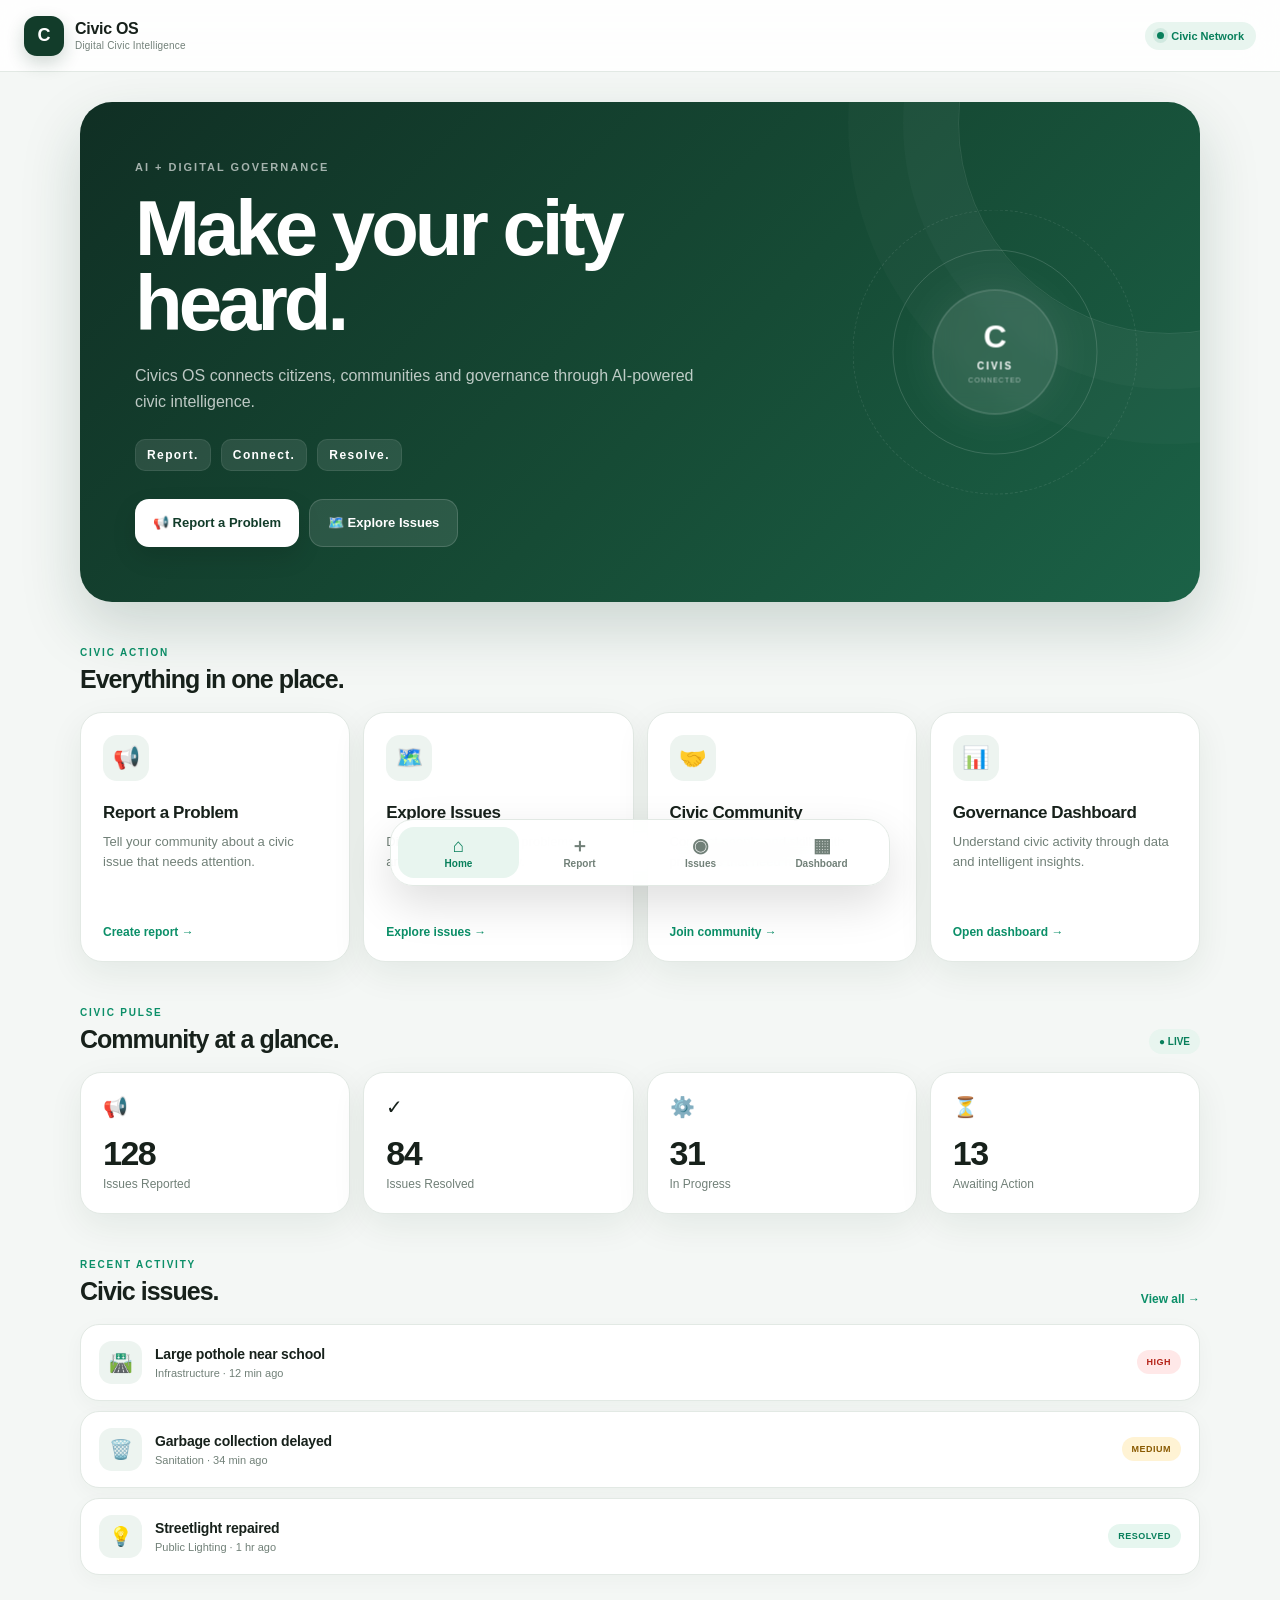
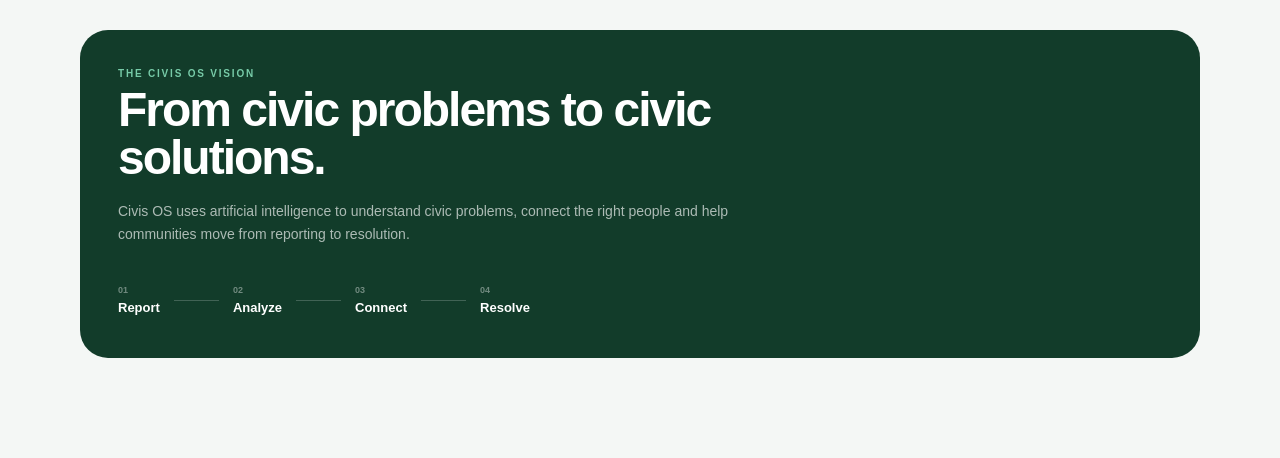
==== commit 2859a8c0: "Update index.html" ====
--- a/index.html
+++ b/index.html
@@ -10,7 +10,7 @@
         content="width=device-width, initial-scale=1.0"
     >
 
-    <title>Civics OS — Report. Connect. Resolve.</title>
+    <title>Civic OS — Report. Connect. Resolve.</title>
 
     <link
         rel="stylesheet"
@@ -35,7 +35,7 @@
             </div>
 
             <div class="brand-text">
-                <strong>Civics OS</strong>
+                <strong>Civic OS</strong>
                 <span>Digital Civic Intelligence</span>
             </div>
 
--- a/style.css
+++ b/style.css
@@ -1,5 +1,5 @@
 /* =========================================
-   CIVIS OS — GLOBAL STYLES
+   CIVICS OS — GLOBAL STYLES
    ========================================= */
 
 :root {
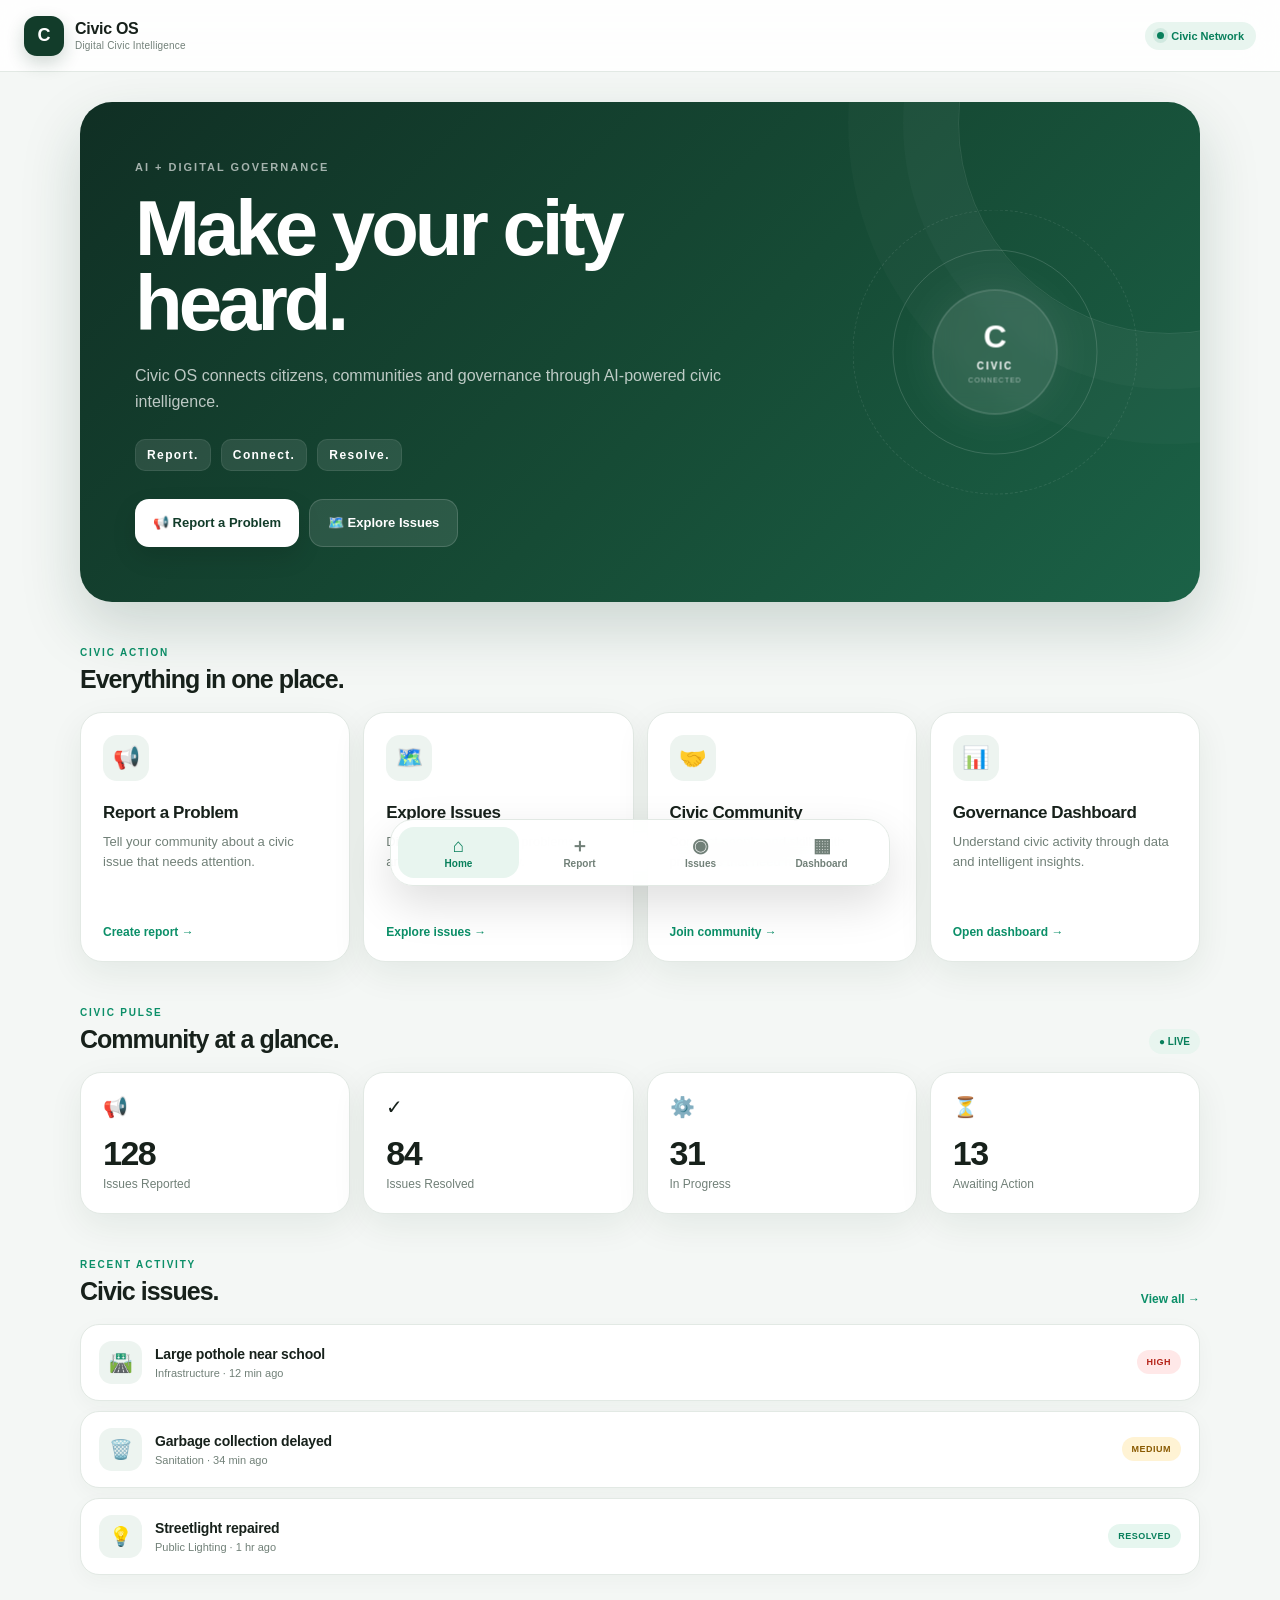
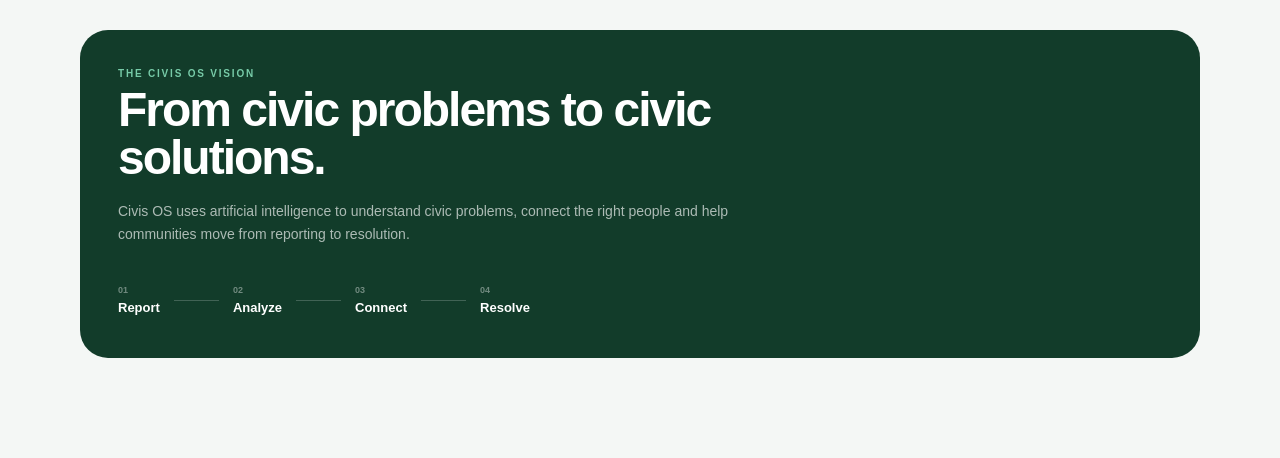
==== commit 3d5807c8: "Update index.html" ====
--- a/index.html
+++ b/index.html
@@ -79,7 +79,7 @@
 
                 <p class="hero-description">
 
-                    Civics OS connects citizens, communities
+                    Civic OS connects citizens, communities
                     and governance through AI-powered civic
                     intelligence.
 
@@ -130,7 +130,7 @@
                     </div>
 
                     <span>
-                        CIVIS
+                        CIVIC
                     </span>
 
                     <small>
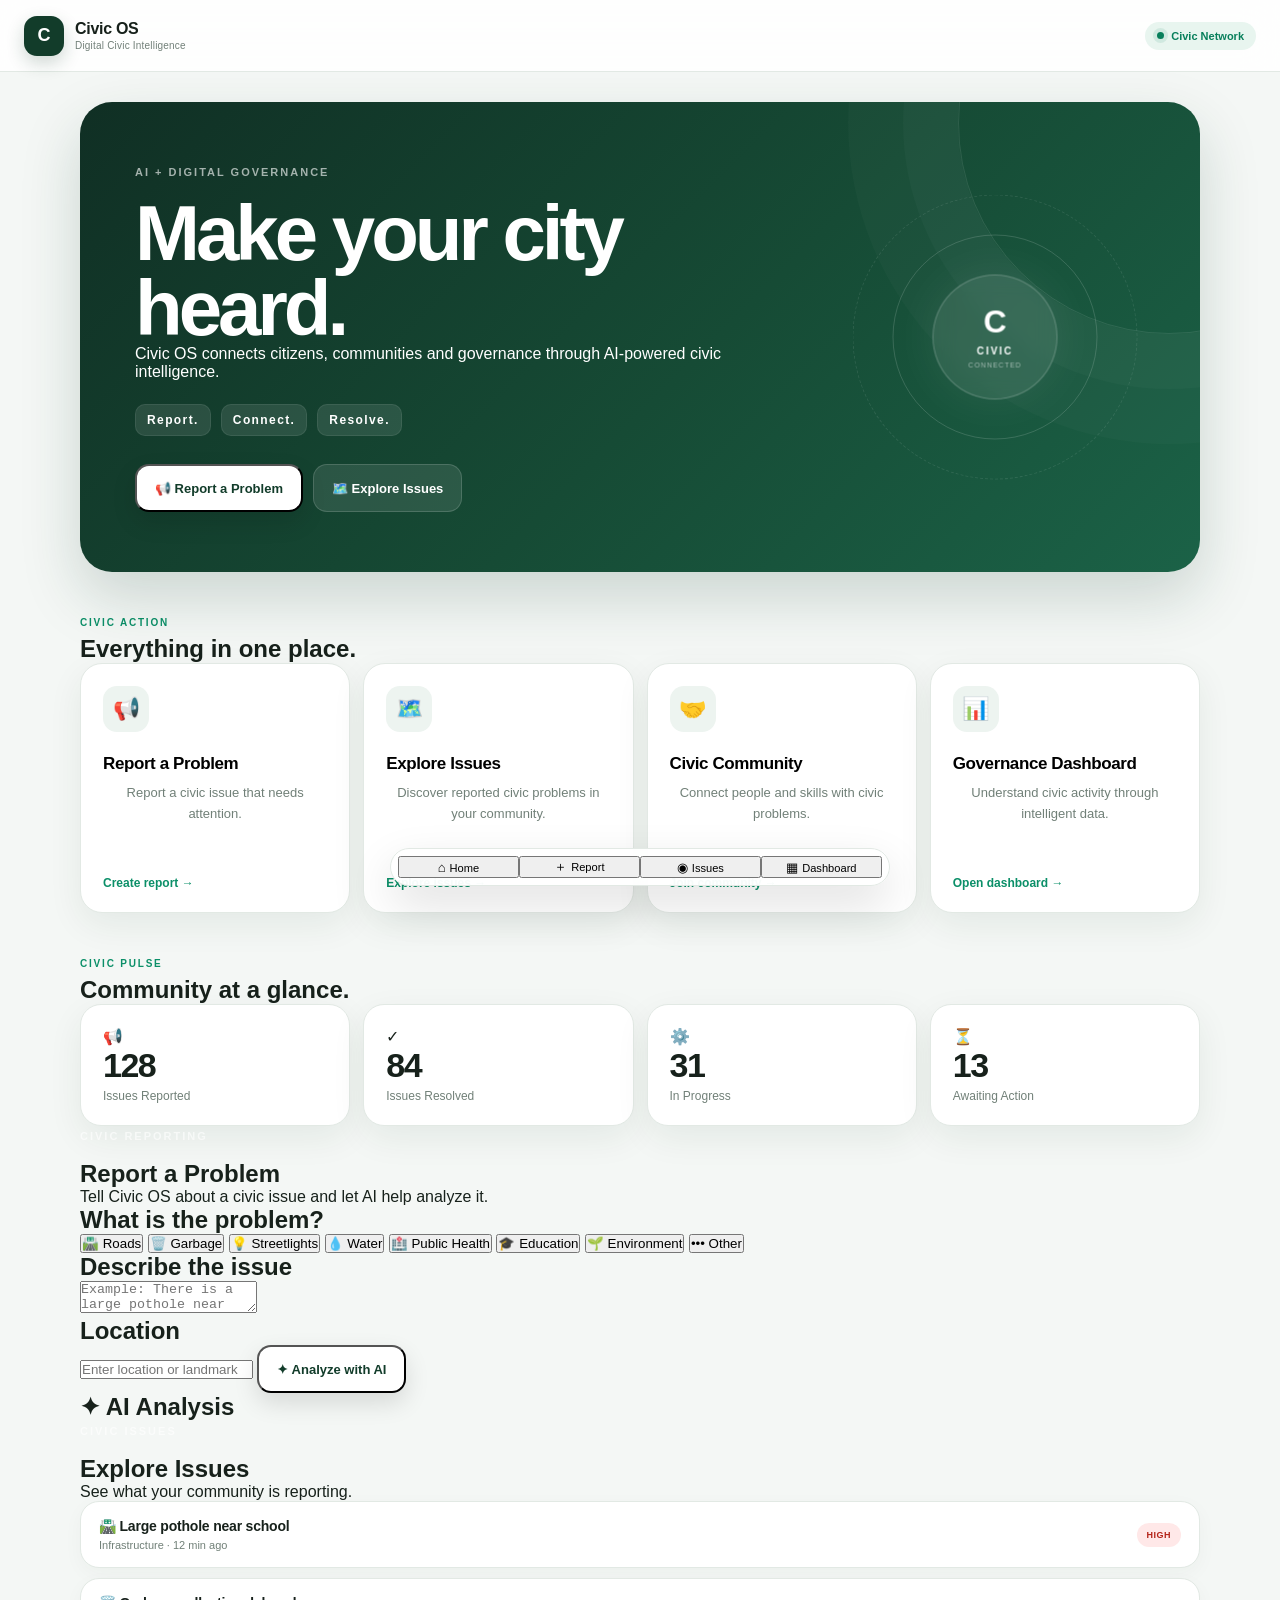
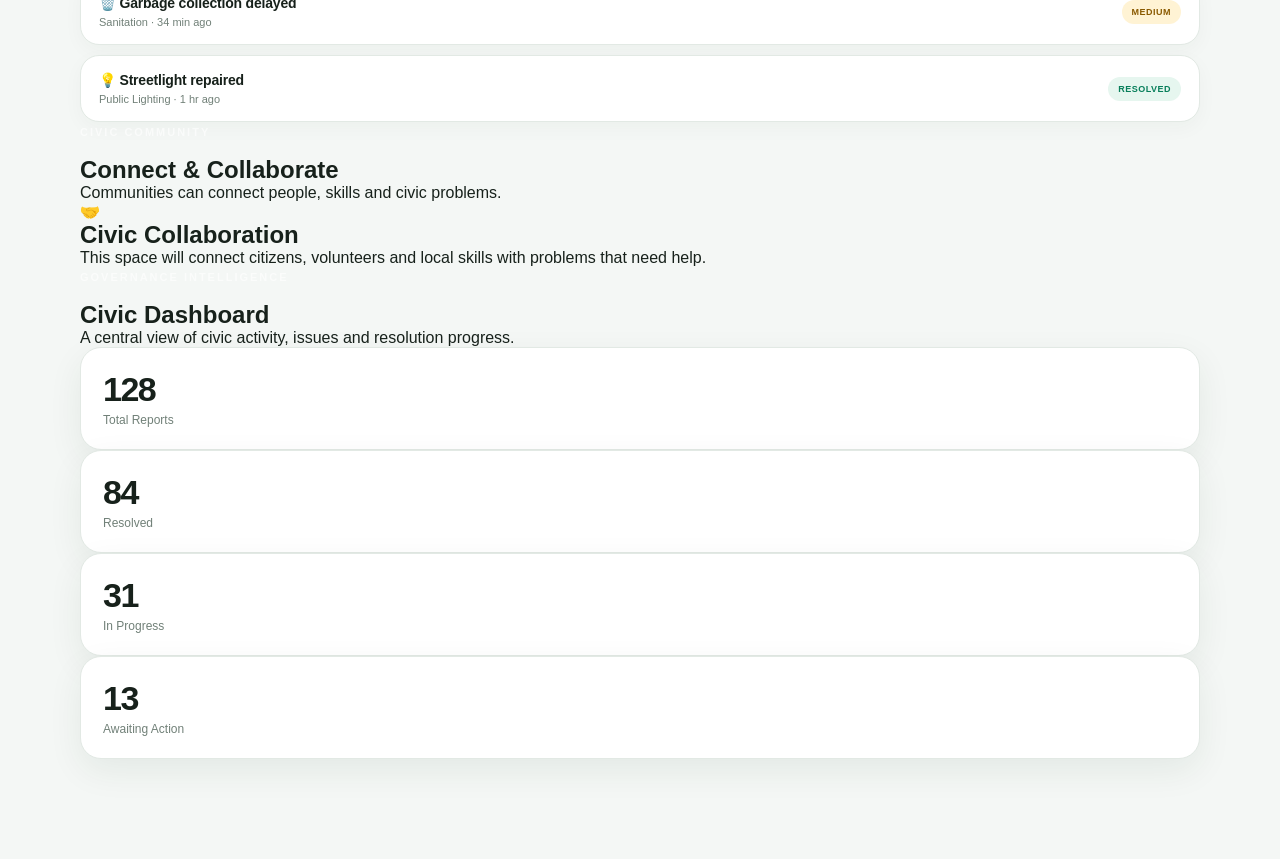
==== commit 6c1ee99c: "Update index.html" ====
--- a/index.html
+++ b/index.html
@@ -12,34 +12,39 @@
 
     <title>Civic OS — Report. Connect. Resolve.</title>
 
-    <link
-        rel="stylesheet"
-        href="style.css"
-    >
+    <link rel="stylesheet" href="style.css">
 
 </head>
 
 
 <body>
 
-    <!-- =========================
+
+    <!-- =====================================
          TOP NAVIGATION
-    ========================== -->
+    ====================================== -->
 
     <header class="topbar">
 
-        <a href="index.html" class="brand">
+        <div class="brand">
 
             <div class="brand-logo">
                 C
             </div>
 
             <div class="brand-text">
-                <strong>Civic OS</strong>
-                <span>Digital Civic Intelligence</span>
-            </div>
-
-        </a>
+
+                <strong>
+                    Civic OS
+                </strong>
+
+                <span>
+                    Digital Civic Intelligence
+                </span>
+
+            </div>
+
+        </div>
 
 
         <div class="network-status">
@@ -54,90 +59,563 @@
 
 
 
-    <!-- =========================
-         MAIN CONTENT
-    ========================== -->
-
-    <main>
-
-
-        <!-- HERO -->
-
-        <section class="hero">
-
-            <div class="hero-content">
-
-                <div class="eyebrow">
-                    AI + DIGITAL GOVERNANCE
-                </div>
-
+    <!-- =====================================
+         MAIN APP
+    ====================================== -->
+
+    <main id="app">
+
+
+        <!-- HOME SCREEN -->
+
+        <section
+            id="homeScreen"
+            class="screen active"
+        >
+
+            <div class="hero">
+
+                <div class="hero-content">
+
+                    <span class="eyebrow">
+                        AI + DIGITAL GOVERNANCE
+                    </span>
+
+                    <h1>
+                        Make your city heard.
+                    </h1>
+
+                    <p>
+                        Civic OS connects citizens,
+                        communities and governance
+                        through AI-powered civic intelligence.
+                    </p>
+
+
+                    <div class="hero-motto">
+
+                        <span>
+                            Report.
+                        </span>
+
+                        <span>
+                            Connect.
+                        </span>
+
+                        <span>
+                            Resolve.
+                        </span>
+
+                    </div>
+
+
+                    <div class="hero-actions">
+
+                        <button
+                            class="btn btn-primary"
+                            onclick="showScreen('reportScreen')"
+                        >
+                            📢 Report a Problem
+                        </button>
+
+
+                        <button
+                            class="btn btn-secondary"
+                            onclick="showScreen('issuesScreen')"
+                        >
+                            🗺️ Explore Issues
+                        </button>
+
+                    </div>
+
+                </div>
+
+
+                <div class="hero-visual">
+
+                    <div class="orbit orbit-one"></div>
+
+                    <div class="orbit orbit-two"></div>
+
+                    <div class="civic-core">
+
+                        <div class="core-icon">
+                            C
+                        </div>
+
+                        <span>
+                            CIVIC
+                        </span>
+
+                        <small>
+                            CONNECTED
+                        </small>
+
+                    </div>
+
+                </div>
+
+            </div>
+
+
+            <!-- QUICK ACTIONS -->
+
+            <section class="section">
+
+                <span class="section-label">
+                    CIVIC ACTION
+                </span>
+
+                <h2>
+                    Everything in one place.
+                </h2>
+
+
+                <div class="action-grid">
+
+
+                    <button
+                        class="action-card"
+                        onclick="showScreen('reportScreen')"
+                    >
+
+                        <div class="card-icon">
+                            📢
+                        </div>
+
+                        <h3>
+                            Report a Problem
+                        </h3>
+
+                        <p>
+                            Report a civic issue
+                            that needs attention.
+                        </p>
+
+                        <span class="card-link">
+                            Create report →
+                        </span>
+
+                    </button>
+
+
+
+                    <button
+                        class="action-card"
+                        onclick="showScreen('issuesScreen')"
+                    >
+
+                        <div class="card-icon">
+                            🗺️
+                        </div>
+
+                        <h3>
+                            Explore Issues
+                        </h3>
+
+                        <p>
+                            Discover reported civic
+                            problems in your community.
+                        </p>
+
+                        <span class="card-link">
+                            Explore issues →
+                        </span>
+
+                    </button>
+
+
+
+                    <button
+                        class="action-card"
+                        onclick="showScreen('communityScreen')"
+                    >
+
+                        <div class="card-icon">
+                            🤝
+                        </div>
+
+                        <h3>
+                            Civic Community
+                        </h3>
+
+                        <p>
+                            Connect people and skills
+                            with civic problems.
+                        </p>
+
+                        <span class="card-link">
+                            Join community →
+                        </span>
+
+                    </button>
+
+
+
+                    <button
+                        class="action-card"
+                        onclick="showScreen('dashboardScreen')"
+                    >
+
+                        <div class="card-icon">
+                            📊
+                        </div>
+
+                        <h3>
+                            Governance Dashboard
+                        </h3>
+
+                        <p>
+                            Understand civic activity
+                            through intelligent data.
+                        </p>
+
+                        <span class="card-link">
+                            Open dashboard →
+                        </span>
+
+                    </button>
+
+
+                </div>
+
+            </section>
+
+
+            <!-- CIVIC PULSE -->
+
+            <section class="section">
+
+                <span class="section-label">
+                    CIVIC PULSE
+                </span>
+
+                <h2>
+                    Community at a glance.
+                </h2>
+
+
+                <div class="stats-grid">
+
+
+                    <div class="stat-card">
+
+                        <span>
+                            📢
+                        </span>
+
+                        <strong>
+                            128
+                        </strong>
+
+                        <p>
+                            Issues Reported
+                        </p>
+
+                    </div>
+
+
+                    <div class="stat-card">
+
+                        <span>
+                            ✓
+                        </span>
+
+                        <strong>
+                            84
+                        </strong>
+
+                        <p>
+                            Issues Resolved
+                        </p>
+
+                    </div>
+
+
+                    <div class="stat-card">
+
+                        <span>
+                            ⚙️
+                        </span>
+
+                        <strong>
+                            31
+                        </strong>
+
+                        <p>
+                            In Progress
+                        </p>
+
+                    </div>
+
+
+                    <div class="stat-card">
+
+                        <span>
+                            ⏳
+                        </span>
+
+                        <strong>
+                            13
+                        </strong>
+
+                        <p>
+                            Awaiting Action
+                        </p>
+
+                    </div>
+
+
+                </div>
+
+            </section>
+
+        </section>
+
+
+
+        <!-- =====================================
+             REPORT SCREEN
+        ====================================== -->
+
+        <section
+            id="reportScreen"
+            class="screen"
+        >
+
+            <div class="page-header">
+
+                <span class="eyebrow">
+                    CIVIC REPORTING
+                </span>
 
                 <h1>
-                    Make your city heard.
+                    Report a Problem
                 </h1>
 
-
-                <p class="hero-description">
-
-                    Civic OS connects citizens, communities
-                    and governance through AI-powered civic
-                    intelligence.
-
+                <p>
+                    Tell Civic OS about a civic issue
+                    and let AI help analyze it.
                 </p>
 
-
-                <div class="hero-motto">
-
-                    <span>Report.</span>
-                    <span>Connect.</span>
-                    <span>Resolve.</span>
-
-                </div>
-
-
-                <div class="hero-actions">
-
-                    <a
-                        href="pages/report.html"
-                        class="btn btn-primary"
-                    >
-                        📢 Report a Problem
-                    </a>
-
-
-                    <a
-                        href="pages/issues.html"
-                        class="btn btn-secondary"
-                    >
-                        🗺️ Explore Issues
-                    </a>
-
-                </div>
-
-            </div>
-
-
-            <div class="hero-visual">
-
-                <div class="orbit orbit-one"></div>
-
-                <div class="orbit orbit-two"></div>
-
-                <div class="civic-core">
-
-                    <div class="core-icon">
-                        C
-                    </div>
-
-                    <span>
-                        CIVIC
+            </div>
+
+
+            <div class="report-card">
+
+                <h2>
+                    What is the problem?
+                </h2>
+
+                <div class="category-grid">
+
+
+                    <button
+                        class="category-option"
+                        onclick="selectCategory(this, 'Roads')"
+                    >
+                        🛣️ Roads
+                    </button>
+
+
+                    <button
+                        class="category-option"
+                        onclick="selectCategory(this, 'Garbage')"
+                    >
+                        🗑️ Garbage
+                    </button>
+
+
+                    <button
+                        class="category-option"
+                        onclick="selectCategory(this, 'Streetlights')"
+                    >
+                        💡 Streetlights
+                    </button>
+
+
+                    <button
+                        class="category-option"
+                        onclick="selectCategory(this, 'Water')"
+                    >
+                        💧 Water
+                    </button>
+
+
+                    <button
+                        class="category-option"
+                        onclick="selectCategory(this, 'Health')"
+                    >
+                        🏥 Public Health
+                    </button>
+
+
+                    <button
+                        class="category-option"
+                        onclick="selectCategory(this, 'Education')"
+                    >
+                        🎓 Education
+                    </button>
+
+
+                    <button
+                        class="category-option"
+                        onclick="selectCategory(this, 'Environment')"
+                    >
+                        🌱 Environment
+                    </button>
+
+
+                    <button
+                        class="category-option"
+                        onclick="selectCategory(this, 'Other')"
+                    >
+                        ••• Other
+                    </button>
+
+
+                </div>
+
+
+                <h2>
+                    Describe the issue
+                </h2>
+
+                <textarea
+                    id="issueDescription"
+                    placeholder="Example: There is a large pothole near the school entrance..."
+                ></textarea>
+
+
+                <h2>
+                    Location
+                </h2>
+
+                <input
+                    type="text"
+                    id="issueLocation"
+                    placeholder="Enter location or landmark"
+                >
+
+
+                <button
+                    class="btn btn-primary full-button"
+                    onclick="analyzeIssue()"
+                >
+                    ✦ Analyze with AI
+                </button>
+
+
+                <div
+                    id="analysisResult"
+                    class="analysis-result"
+                >
+
+                    <h2>
+                        ✦ AI Analysis
+                    </h2>
+
+                    <div id="resultContent"></div>
+
+                </div>
+
+            </div>
+
+        </section>
+
+
+
+        <!-- =====================================
+             ISSUES SCREEN
+        ====================================== -->
+
+        <section
+            id="issuesScreen"
+            class="screen"
+        >
+
+            <div class="page-header">
+
+                <span class="eyebrow">
+                    CIVIC ISSUES
+                </span>
+
+                <h1>
+                    Explore Issues
+                </h1>
+
+                <p>
+                    See what your community is reporting.
+                </p>
+
+            </div>
+
+
+            <div class="issue-list">
+
+
+                <div class="issue-card">
+
+                    <div>
+
+                        <h3>
+                            🛣️ Large pothole near school
+                        </h3>
+
+                        <p>
+                            Infrastructure · 12 min ago
+                        </p>
+
+                    </div>
+
+                    <span class="priority high">
+                        HIGH
                     </span>
 
-                    <small>
-                        CONNECTED
-                    </small>
-
-                </div>
+                </div>
+
+
+                <div class="issue-card">
+
+                    <div>
+
+                        <h3>
+                            🗑️ Garbage collection delayed
+                        </h3>
+
+                        <p>
+                            Sanitation · 34 min ago
+                        </p>
+
+                    </div>
+
+                    <span class="priority medium">
+                        MEDIUM
+                    </span>
+
+                </div>
+
+
+                <div class="issue-card">
+
+                    <div>
+
+                        <h3>
+                            💡 Streetlight repaired
+                        </h3>
+
+                        <p>
+                            Public Lighting · 1 hr ago
+                        </p>
+
+                    </div>
+
+                    <span class="priority resolved">
+                        RESOLVED
+                    </span>
+
+                </div>
+
 
             </div>
 
@@ -145,131 +623,46 @@
 
 
 
-        <!-- QUICK ACTIONS -->
-
-        <section class="section">
-
-            <div class="section-heading">
-
-                <div>
-
-                    <span class="section-label">
-                        CIVIC ACTION
-                    </span>
-
-                    <h2>
-                        Everything in one place.
-                    </h2>
-
-                </div>
-
-            </div>
-
-
-            <div class="action-grid">
-
-
-                <a
-                    href="pages/report.html"
-                    class="action-card"
-                >
-
-                    <div class="card-icon">
-                        📢
-                    </div>
-
-                    <h3>
-                        Report a Problem
-                    </h3>
-
-                    <p>
-                        Tell your community about a
-                        civic issue that needs attention.
-                    </p>
-
-                    <span class="card-link">
-                        Create report →
-                    </span>
-
-                </a>
-
-
-
-                <a
-                    href="pages/issues.html"
-                    class="action-card"
-                >
-
-                    <div class="card-icon">
-                        🗺️
-                    </div>
-
-                    <h3>
-                        Explore Issues
-                    </h3>
-
-                    <p>
-                        Discover reported civic problems
-                        around your community.
-                    </p>
-
-                    <span class="card-link">
-                        Explore issues →
-                    </span>
-
-                </a>
-
-
-
-                <a
-                    href="pages/community.html"
-                    class="action-card"
-                >
-
-                    <div class="card-icon">
-                        🤝
-                    </div>
-
-                    <h3>
-                        Civic Community
-                    </h3>
-
-                    <p>
-                        Connect people and skills with
-                        problems that need help.
-                    </p>
-
-                    <span class="card-link">
-                        Join community →
-                    </span>
-
-                </a>
-
-
-
-                <a
-                    href="pages/dashboard.html"
-                    class="action-card"
-                >
-
-                    <div class="card-icon">
-                        📊
-                    </div>
-
-                    <h3>
-                        Governance Dashboard
-                    </h3>
-
-                    <p>
-                        Understand civic activity through
-                        data and intelligent insights.
-                    </p>
-
-                    <span class="card-link">
-                        Open dashboard →
-                    </span>
-
-                </a>
+        <!-- =====================================
+             COMMUNITY SCREEN
+        ====================================== -->
+
+        <section
+            id="communityScreen"
+            class="screen"
+        >
+
+            <div class="page-header">
+
+                <span class="eyebrow">
+                    CIVIC COMMUNITY
+                </span>
+
+                <h1>
+                    Connect & Collaborate
+                </h1>
+
+                <p>
+                    Communities can connect people,
+                    skills and civic problems.
+                </p>
+
+            </div>
+
+
+            <div class="coming-card">
+
+                🤝
+
+                <h2>
+                    Civic Collaboration
+                </h2>
+
+                <p>
+                    This space will connect citizens,
+                    volunteers and local skills with
+                    problems that need help.
+                </p>
 
             </div>
 
@@ -277,75 +670,63 @@
 
 
 
-        <!-- CIVIC PULSE -->
-
-        <section class="section">
-
-            <div class="section-heading">
-
-                <div>
-
-                    <span class="section-label">
-                        CIVIC PULSE
-                    </span>
-
-                    <h2>
-                        Community at a glance.
-                    </h2>
-
-                </div>
-
-                <span class="live-label">
-                    ● LIVE
+        <!-- =====================================
+             DASHBOARD SCREEN
+        ====================================== -->
+
+        <section
+            id="dashboardScreen"
+            class="screen"
+        >
+
+            <div class="page-header">
+
+                <span class="eyebrow">
+                    GOVERNANCE INTELLIGENCE
                 </span>
 
-            </div>
-
-
-            <div class="stats-grid">
+                <h1>
+                    Civic Dashboard
+                </h1>
+
+                <p>
+                    A central view of civic activity,
+                    issues and resolution progress.
+                </p>
+
+            </div>
+
+
+            <div class="dashboard-grid">
 
 
                 <div class="stat-card">
-
-                    <span class="stat-icon">
-                        📢
-                    </span>
 
                     <strong>
                         128
                     </strong>
 
                     <p>
-                        Issues Reported
+                        Total Reports
                     </p>
 
                 </div>
 
 
-
                 <div class="stat-card">
-
-                    <span class="stat-icon">
-                        ✓
-                    </span>
 
                     <strong>
                         84
                     </strong>
 
                     <p>
-                        Issues Resolved
+                        Resolved
                     </p>
 
                 </div>
 
 
-
                 <div class="stat-card">
-
-                    <span class="stat-icon">
-                        ⚙️
-                    </span>
 
                     <strong>
                         31
@@ -358,12 +739,7 @@
                 </div>
 
 
-
                 <div class="stat-card">
-
-                    <span class="stat-icon">
-                        ⏳
-                    </span>
 
                     <strong>
                         13
@@ -375,252 +751,59 @@
 
                 </div>
 
+
             </div>
 
         </section>
 
 
-
-        <!-- RECENT ISSUES -->
-
-        <section class="section">
-
-            <div class="section-heading">
-
-                <div>
-
-                    <span class="section-label">
-                        RECENT ACTIVITY
-                    </span>
-
-                    <h2>
-                        Civic issues.
-                    </h2>
-
-                </div>
-
-                <a
-                    href="pages/issues.html"
-                    class="view-all"
-                >
-                    View all →
-                </a>
-
-            </div>
-
-
-            <div class="issue-list">
-
-
-                <div class="issue-card">
-
-                    <div class="issue-left">
-
-                        <div class="issue-icon road">
-                            🛣️
-                        </div>
-
-                        <div>
-
-                            <h3>
-                                Large pothole near school
-                            </h3>
-
-                            <p>
-                                Infrastructure · 12 min ago
-                            </p>
-
-                        </div>
-
-                    </div>
-
-                    <span class="priority high">
-                        HIGH
-                    </span>
-
-                </div>
-
-
-
-                <div class="issue-card">
-
-                    <div class="issue-left">
-
-                        <div class="issue-icon garbage">
-                            🗑️
-                        </div>
-
-                        <div>
-
-                            <h3>
-                                Garbage collection delayed
-                            </h3>
-
-                            <p>
-                                Sanitation · 34 min ago
-                            </p>
-
-                        </div>
-
-                    </div>
-
-                    <span class="priority medium">
-                        MEDIUM
-                    </span>
-
-                </div>
-
-
-
-                <div class="issue-card">
-
-                    <div class="issue-left">
-
-                        <div class="issue-icon light">
-                            💡
-                        </div>
-
-                        <div>
-
-                            <h3>
-                                Streetlight repaired
-                            </h3>
-
-                            <p>
-                                Public Lighting · 1 hr ago
-                            </p>
-
-                        </div>
-
-                    </div>
-
-                    <span class="priority resolved">
-                        RESOLVED
-                    </span>
-
-                </div>
-
-            </div>
-
-        </section>
-
-
-
-        <!-- VISION -->
-
-        <section class="vision-section">
-
-            <div class="vision-content">
-
-                <span class="section-label">
-                    THE CIVIS OS VISION
-                </span>
-
-                <h2>
-                    From civic problems
-                    to civic solutions.
-                </h2>
-
-                <p>
-
-                    Civis OS uses artificial intelligence
-                    to understand civic problems, connect
-                    the right people and help communities
-                    move from reporting to resolution.
-
-                </p>
-
-            </div>
-
-
-            <div class="vision-flow">
-
-                <div>
-                    <span>01</span>
-                    <strong>Report</strong>
-                </div>
-
-                <div class="flow-line"></div>
-
-                <div>
-                    <span>02</span>
-                    <strong>Analyze</strong>
-                </div>
-
-                <div class="flow-line"></div>
-
-                <div>
-                    <span>03</span>
-                    <strong>Connect</strong>
-                </div>
-
-                <div class="flow-line"></div>
-
-                <div>
-                    <span>04</span>
-                    <strong>Resolve</strong>
-                </div>
-
-            </div>
-
-        </section>
-
     </main>
 
 
 
-    <!-- =========================
+    <!-- =====================================
          BOTTOM NAVIGATION
-    ========================== -->
+    ====================================== -->
 
     <nav class="bottom-nav">
 
-        <a
-            href="index.html"
-            class="nav-item active"
+
+        <button
+            onclick="showScreen('homeScreen')"
         >
-
-            <span>⌂</span>
-            Home
-
-        </a>
-
-
-        <a
-            href="pages/report.html"
-            class="nav-item"
+            ⌂
+            <small>Home</small>
+        </button>
+
+
+        <button
+            onclick="showScreen('reportScreen')"
         >
-
-            <span>＋</span>
-            Report
-
-        </a>
-
-
-        <a
-            href="pages/issues.html"
-            class="nav-item"
+            ＋
+            <small>Report</small>
+        </button>
+
+
+        <button
+            onclick="showScreen('issuesScreen')"
         >
-
-            <span>◉</span>
-            Issues
-
-        </a>
-
-
-        <a
-            href="pages/dashboard.html"
-            class="nav-item"
+            ◉
+            <small>Issues</small>
+        </button>
+
+
+        <button
+            onclick="showScreen('dashboardScreen')"
         >
-
-            <span>▦</span>
-            Dashboard
-
-        </a>
+            ▦
+            <small>Dashboard</small>
+        </button>
+
 
     </nav>
 
 
+
     <script src="script.js"></script>
 
 </body>
